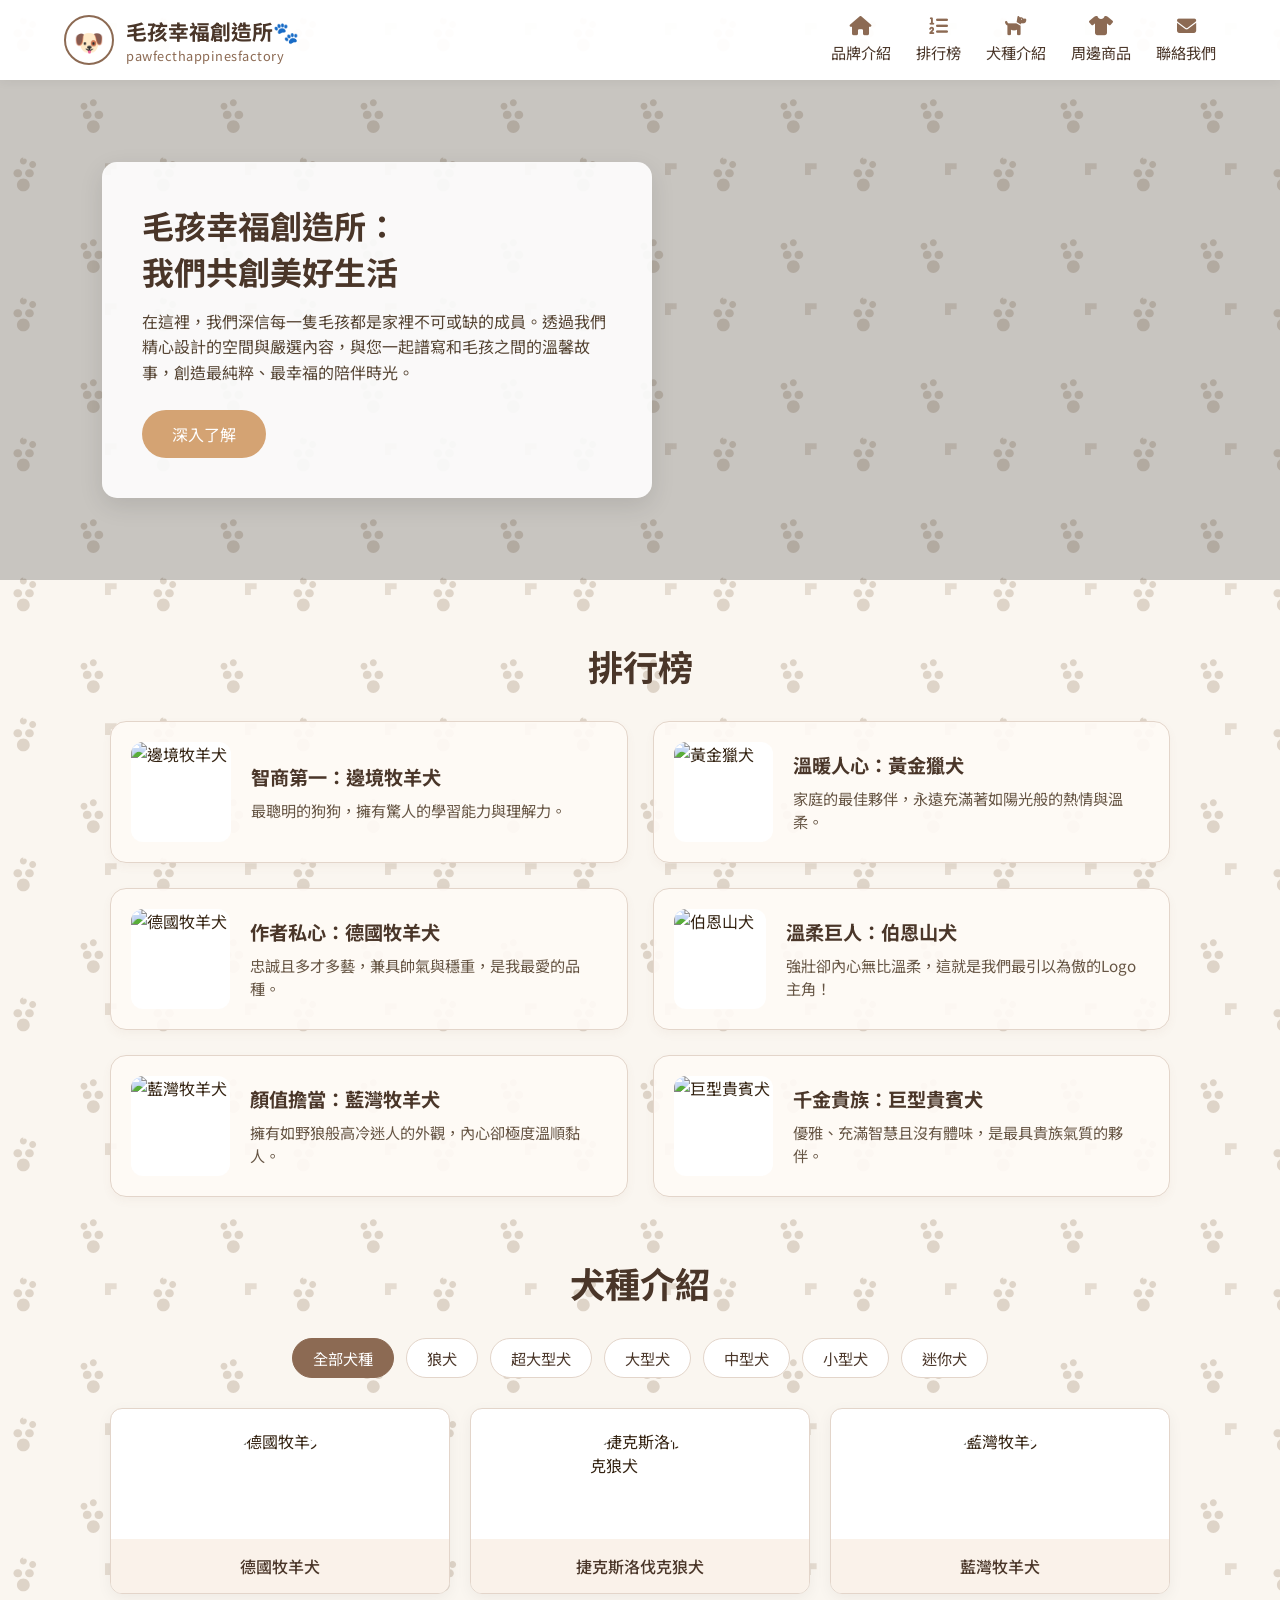
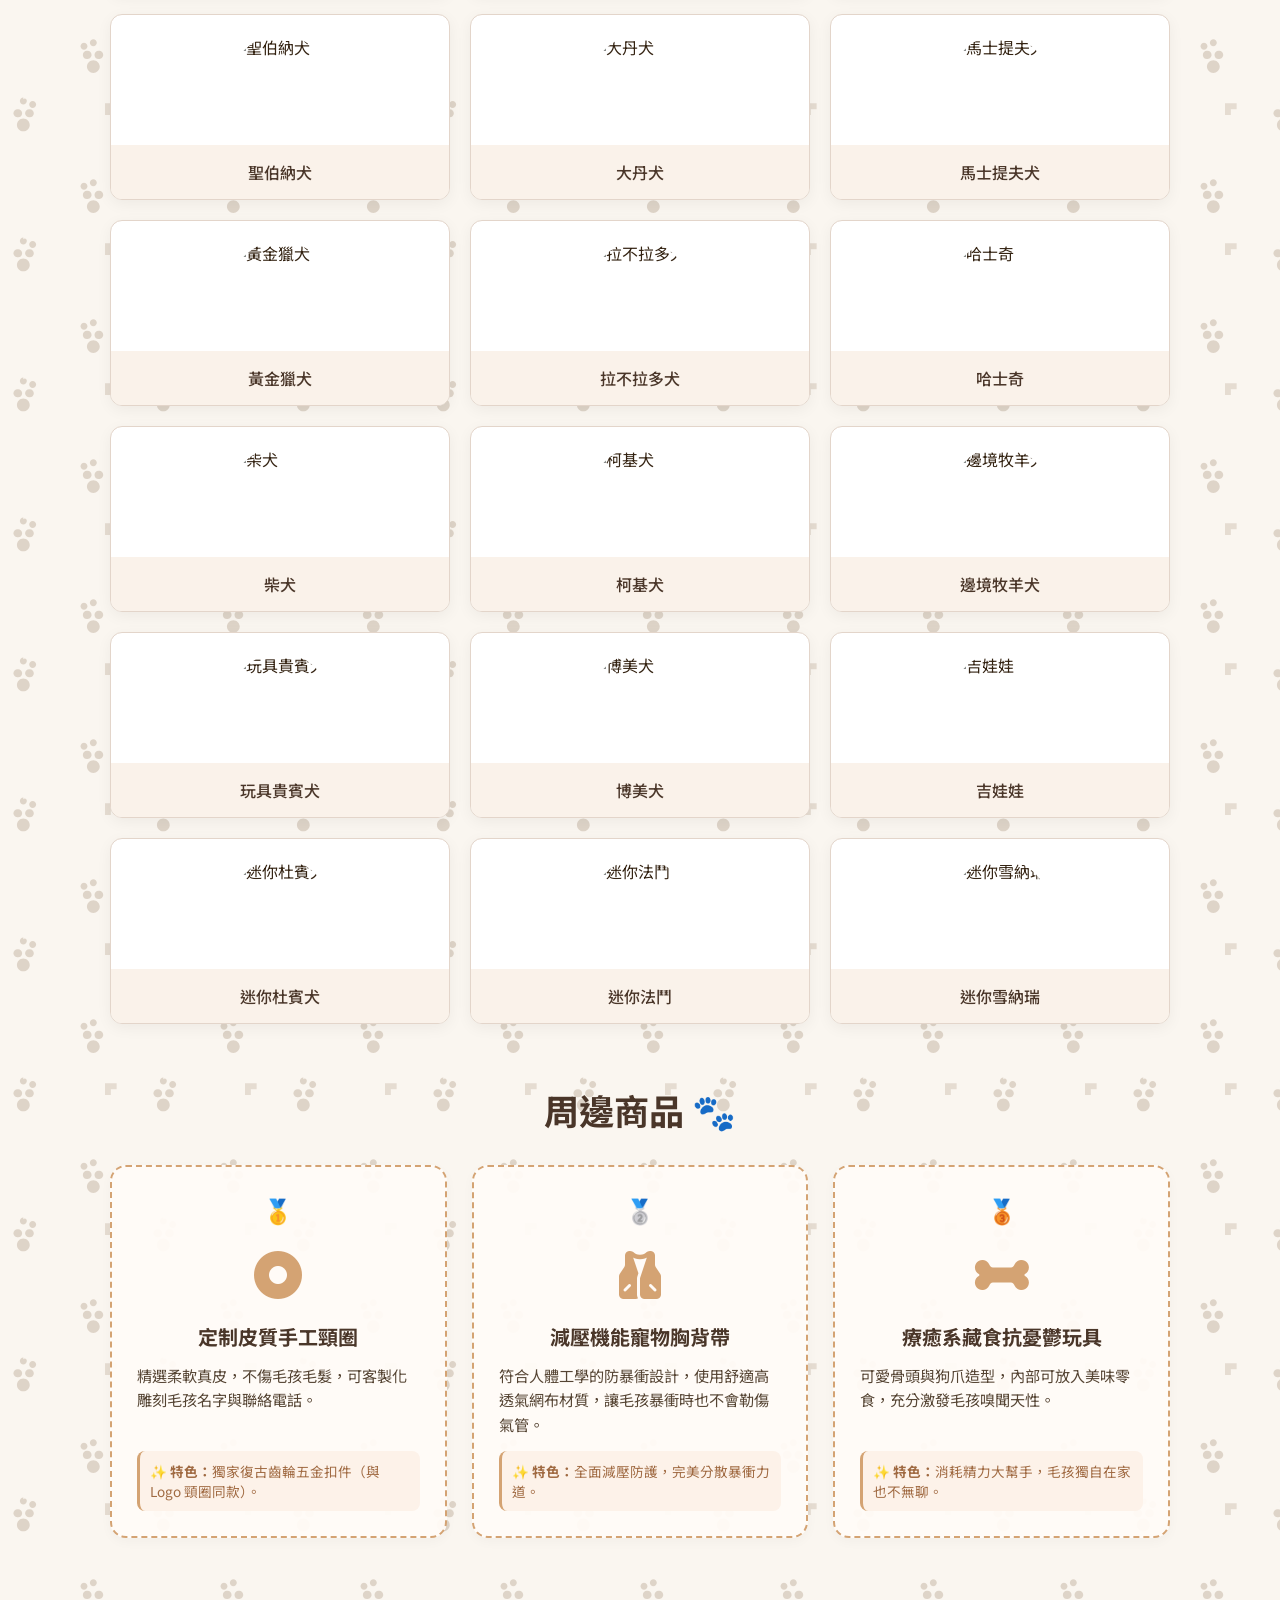
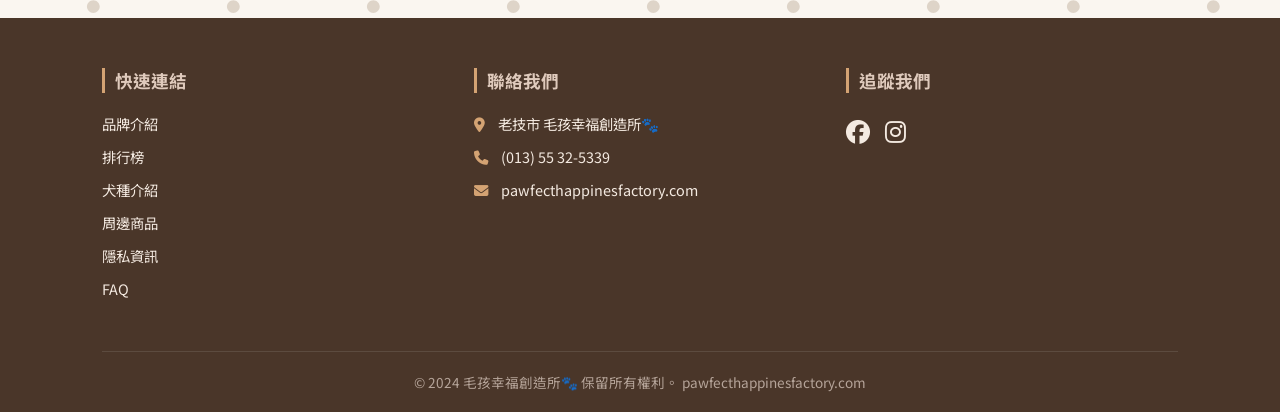
==== index.html @ d187c6cc "init" ====
<!DOCTYPE html>
<html lang="zh-TW">
<head>
    <meta charset="UTF-8">
    <meta name="viewport" content="width=device-width, initial-scale=1.0">
    <title>毛孩幸福創造所🐾 - pawfecthappinesfactory</title>
    <link href="https://fonts.googleapis.com/css2?family=Noto+Sans+TC:wght@400;500;700&display=swap" rel="stylesheet">
    <link rel="stylesheet" href="https://cdnjs.cloudflare.com/ajax/libs/font-awesome/6.4.0/css/all.min.css">
    
    <style>
        /* --- 核心與全域樣式 --- */
        :root {
            --primary-dark: #4a3629;
            --primary-light: #8c6a53;
            --bg-cream: #faf6f0;
            --card-bg: #fffbf7;
            --card-border: #e3d5ca;
            --text-main: #332211;
        }

        * {
            box-sizing: border-box;
            margin: 0;
            padding: 0;
            font-family: 'Noto Sans TC', sans-serif;
        }

        body {
            color: var(--text-main);
            /* 優化：調深狗爪與骨頭的顏色與透明度，讓背景圖案更加明顯 */
            background-color: var(--bg-cream);
            background-image: url("data:image/svg+xml,%3Csvg xmlns='http://www.w3.org/2000/svg' width='140' height='140' viewBox='0 0 120 120'%3E%3Cpath d='M20 15c-1.5 0-3 1.5-3 3s1.5 3 3 3 3-1.5 3-3-1.5-3-3-1.5zm8 3c-1.5 0-3 1.5-3 3s1.5 3 3 3 3-1.5 3-3-1.5-3-3-3zm-13 7c-2 0-3.5 1.5-3.5 3.5S13.5 32 15.5 32s3.5-1.5 3.5-3.5-1.5-3.5-3.5-3.5zm10 0c-2 0-3.5 1.5-3.5 3.5S23.5 32 25.5 32s3.5-1.5 3.5-3.5-1.5-3.5-3.5-3.5zm-5 8c-3 0-5.5 2.5-5.5 5.5s2.5 5.5 5.5 5.5 5.5-2.5 5.5-5.5-2.5-5.5-5.5-5.5z' fill='%23d0c2b2' fill-opacity='0.65'/%3E%3Cpath d='M80 85c1.5 0 3 1.5 3 3s-1.5 3-3 3-3-1.5-3-3 1.5-3 3-3zm-8 3c1.5 0 3 1.5 3 3s-1.5 3-3 3-3-1.5-3-3 1.5-3 3-3zm13 7c2 0 3.5 1.5 3.5 3.5S86.5 102 84.5 102s-3.5-1.5-3.5-3.5 1.5-3.5 3.5-3.5zm-10 0c2 0 3.5 1.5 3.5 3.5S76.5 102 74.5 102s-3.5-1.5-3.5-3.5 1.5-3.5 3.5-3.5zm5 8c3 0 5.5 2.5 5.5 5.5s-2.5 5.5-5.5 5.5-5.5-2.5-5.5-5.5 2.5-5.5 5.5-5.5z' fill='%23d0c2b2' fill-opacity='0.65'/%3E%3Cpath d='M90 20h10v5H90zm0 5h5v5h-5z' fill='%23d0c2b2' fill-opacity='0.5'/%3E%3C/svg%3E");
            background-repeat: repeat;
        }

        a {
            text-decoration: none;
            color: inherit;
        }

        /* --- 1. Navbar 導覽列 --- */
        .navbar {
            background-color: rgba(255, 255, 255, 0.95);
            display: flex;
            justify-content: space-between;
            align-items: center;
            padding: 15px 5%;
            position: fixed;
            top: 0;
            width: 100%;
            z-index: 1000;
            box-shadow: 0 2px 10px rgba(0,0,0,0.05);
        }

        .logo-area {
            display: flex;
            align-items: center;
            gap: 12px;
        }

        .logo-img {
            width: 50px;
            height: 50px;
            border-radius: 50%;
            border: 2px solid var(--primary-light);
            background: #fff;
            display: flex;
            align-items: center;
            justify-content: center;
            font-size: 24px;
            color: var(--primary-dark);
        }

        .logo-text h1 {
            font-size: 1.3rem;
            color: var(--primary-dark);
            font-weight: 700;
        }

        .logo-text p {
            font-size: 0.8rem;
            color: var(--primary-light);
            letter-spacing: 0.5px;
        }

        .nav-menu {
            display: flex;
            list-style: none;
            gap: 25px;
        }

        .nav-item {
            display: flex;
            flex-direction: column;
            align-items: center;
            font-size: 0.95rem;
            color: var(--primary-dark);
            cursor: pointer;
            transition: color 0.3s;
        }

        .nav-item i {
            font-size: 1.2rem;
            margin-bottom: 4px;
            color: var(--primary-light);
        }

        .nav-item:hover {
            color: #b58263;
        }

        /* --- 2. 品牌介紹 (Hero Banner) --- */
        .hero-section {
            margin-top: 80px;
            height: 500px;
            background: linear-gradient(rgba(0,0,0,0.2), rgba(0,0,0,0.2)), url('https://images.unsplash.com/photo-1548199973-03cce0bbc87b?auto=format&fit=crop&q=80&w=1600') center/cover;
            display: flex;
            align-items: center;
            padding-left: 8%;
        }

        .hero-content {
            background: rgba(255, 255, 255, 0.9);
            padding: 40px;
            border-radius: 15px;
            max-width: 550px;
            box-shadow: 0 8px 24px rgba(0,0,0,0.1);
        }

        .hero-content h2 {
            font-size: 2rem;
            color: var(--primary-dark);
            margin-bottom: 15px;
        }

        .hero-content p {
            font-size: 1rem;
            line-height: 1.6;
            margin-bottom: 25px;
            color: #554433;
        }

        .btn-learn-more {
            background-color: #d4a373;
            color: white;
            padding: 12px 30px;
            border: none;
            border-radius: 25px;
            font-size: 1rem;
            cursor: pointer;
            transition: background 0.3s;
        }

        .btn-learn-more:hover {
            background-color: var(--primary-light);
        }

        /* --- 通用區塊標題 --- */
        .section-title {
            text-align: center;
            font-size: 2.2rem;
            color: var(--primary-dark);
            margin: 60px 0 30px;
            position: relative;
            font-weight: 700;
        }

        /* --- 3. 排行榜區塊 --- */
        .rank-container {
            display: grid;
            grid-template-columns: repeat(2, 1fr);
            gap: 25px;
            max-width: 1100px;
            margin: 0 auto 60px;
            padding: 0 20px;
        }

        .rank-card {
            background: rgba(255, 251, 247, 0.9);
            border: 1.5px solid var(--card-border);
            border-radius: 16px;
            padding: 20px;
            display: flex;
            align-items: center;
            gap: 20px;
            box-shadow: 0 4px 10px rgba(140, 106, 83, 0.05);
        }

        .rank-img {
            width: 100px;
            height: 100px;
            border-radius: 12px;
            object-fit: cover;
            background-color: #fff;
        }

        .rank-info h3 {
            font-size: 1.2rem;
            color: var(--primary-dark);
            margin-bottom: 8px;
        }

        .rank-info p {
            font-size: 0.95rem;
            color: #665544;
            line-height: 1.5;
        }

        /* --- 4. 犬種介紹區塊 --- */
        .breed-section {
            max-width: 1100px;
            margin: 0 auto 60px;
            padding: 0 20px;
        }

        .breed-tabs {
            display: flex;
            justify-content: center;
            flex-wrap: wrap;
            gap: 12px;
            margin-bottom: 30px;
        }

        .tab-btn {
            background: #fff;
            border: 1.5px solid var(--card-border);
            padding: 8px 20px;
            border-radius: 20px;
            cursor: pointer;
            font-size: 0.95rem;
            color: var(--primary-dark);
            transition: all 0.3s;
        }

        .tab-btn.active, .tab-btn:hover {
            background: var(--primary-light);
            color: #fff;
            border-color: var(--primary-light);
        }

        .breed-grid {
            display: grid;
            grid-template-columns: repeat(3, 1fr);
            gap: 20px;
        }

        .breed-card {
            background: white;
            border-radius: 12px;
            overflow: hidden;
            box-shadow: 0 4px 15px rgba(0,0,0,0.05);
            cursor: pointer;
            transition: transform 0.3s;
            border: 1px solid var(--card-border);
        }

        .breed-card:hover {
            transform: translateY(-5px);
        }

        .breed-img {
            width: 100px;
            height: 100px;
            border-radius: 50%;
            margin: 20px auto 10px;
            display: block;
            object-fit: cover;
        }

        .breed-name {
            text-align: center;
            padding: 15px;
            font-weight: 500;
            color: var(--primary-dark);
            background-color: #faf2ea;
        }

        /* --- 5. 周邊商品區塊（全面翻新升級） --- */
        .shop-section {
            max-width: 1100px;
            margin: 0 auto 80px;
            padding: 0 20px;
        }

        .shop-grid {
            display: grid;
            grid-template-columns: repeat(3, 1fr);
            gap: 25px;
        }

        .shop-card {
            background: rgba(255, 251, 247, 0.95);
            border: 2px dashed #d4a373;
            border-radius: 16px;
            padding: 25px;
            text-align: center;
            box-shadow: 0 4px 12px rgba(0,0,0,0.03);
            display: flex;
            flex-direction: column;
            justify-content: space-between;
        }

        .shop-badge {
            font-size: 1.5rem;
            margin-bottom: 10px;
        }

        .shop-icon {
            font-size: 3rem;
            color: #d4a373;
            margin-bottom: 15px;
        }

        .shop-card h3 {
            font-size: 1.25rem;
            color: var(--primary-dark);
            margin-bottom: 12px;
            font-weight: 700;
        }

        .shop-desc {
            color: #554433;
            font-size: 0.95rem;
            line-height: 1.6;
            margin-bottom: 15px;
            text-align: left;
        }

        .shop-feature {
            background: #fdf2e9;
            border-radius: 8px;
            padding: 10px;
            font-size: 0.85rem;
            color: #a06a42;
            text-align: left;
            border-left: 3px solid #d4a373;
        }

        /* --- 6. Footer 聯絡我們與尾頁 --- */
        footer {
            background-color: var(--primary-dark);
            color: #f4eae1;
            padding: 50px 8% 20px;
        }

        .footer-container {
            display: grid;
            grid-template-columns: repeat(3, 1fr);
            gap: 40px;
            margin-bottom: 40px;
        }

        .footer-col h4 {
            font-size: 1.1rem;
            margin-bottom: 20px;
            color: #dfcabc;
            border-left: 3px solid #d4a373;
            padding-left: 10px;
        }

        .footer-col ul {
            list-style: none;
        }

        .footer-col ul li {
            margin-bottom: 12px;
            font-size: 0.9rem;
        }

        .footer-col ul li a:hover {
            color: #fff;
            text-decoration: underline;
        }

        .contact-info li i {
            margin-right: 10px;
            color: #d4a373;
        }

        .social-icons {
            display: flex;
            gap: 15px;
            font-size: 1.5rem;
        }

        .social-icons a:hover {
            color: #d4a373;
        }

        .footer-bottom {
            border-top: 1px solid rgba(255,255,255,0.1);
            padding-top: 20px;
            text-align: center;
            font-size: 0.85rem;
            color: #b5a499;
        }

        /* --- 互動彈出視窗 (Modal) 樣式 --- */
        .modal-overlay {
            position: fixed;
            top: 0;
            left: 0;
            width: 100%;
            height: 100%;
            background: rgba(0,0,0,0.5);
            display: flex;
            align-items: center;
            justify-content: center;
            z-index: 2000;
            opacity: 0;
            pointer-events: none;
            transition: opacity 0.3s ease;
        }

        .modal-overlay.active {
            opacity: 1;
            pointer-events: auto;
        }

        .modal-box {
            background: white;
            padding: 30px;
            border-radius: 16px;
            max-width: 500px;
            width: 90%;
            position: relative;
            text-align: center;
            box-shadow: 0 10px 30px rgba(0,0,0,0.2);
        }

        .modal-close {
            position: absolute;
            top: 15px;
            right: 20px;
            font-size: 1.5rem;
            cursor: pointer;
            color: #998877;
        }

        .modal-avatar {
            width: 120px;
            height: 120px;
            border-radius: 50%;
            object-fit: cover;
            margin-bottom: 15px;
            border: 3px solid var(--card-border);
        }

        .modal-box h3 {
            margin-bottom: 15px;
            color: var(--primary-dark);
        }

        .modal-box p {
            color: #554433;
            line-height: 1.6;
            text-align: left;
            background: #faf6f0;
            padding: 15px;
            border-radius: 8px;
        }

        /* RWD 響應式優化 */
        @media (max-width: 992px) {
            .breed-grid, .shop-grid {
                grid-template-columns: repeat(2, 1fr);
            }
        }
        @media (max-width: 768px) {
            .rank-container, .breed-grid, .shop-grid, .footer-container {
                grid-template-columns: 1fr;
            }
            .navbar {
                flex-direction: column;
                gap: 10px;
            }
            .hero-section {
                padding: 20px;
                justify-content: center;
            }
        }
    </style>
</head>
<body>

    <nav class="navbar">
        <div class="logo-area">
            <div class="logo-img">🐶</div>
            <div class="logo-text">
                <h1>毛孩幸福創造所🐾</h1>
                <p>pawfecthappinesfactory</p>
            </div>
        </div>
        <ul class="nav-menu">
            <li class="nav-item"><i class="fa-solid fa-house"></i>品牌介紹</li>
            <li class="nav-item"><i class="fa-solid fa-list-ol"></i>排行榜</li>
            <li class="nav-item"><i class="fa-solid fa-dog"></i>犬種介紹</li>
            <li class="nav-item"><i class="fa-solid fa-shirt"></i>周邊商品</li>
            <li class="nav-item"><i class="fa-solid fa-envelope"></i>聯絡我們</li>
        </ul>
    </nav>

    <header class="hero-section">
        <div class="hero-content">
            <h2>毛孩幸福創造所：<br>我們共創美好生活</h2>
            <p>在這裡，我們深信每一隻毛孩都是家裡不可或缺的成員。透過我們精心設計的空間與嚴選內容，與您一起譜寫和毛孩之間的溫馨故事，創造最純粹、最幸福的陪伴時光。</p>
            <button class="btn-learn-more">深入了解</button>
        </div>
    </header>

    <section class="section-title">排行榜</section>
    <div class="rank-container">
        <div class="rank-card">
            <img class="rank-img" src="https://images.unsplash.com/photo-1503256207526-0d5d80fa2f47?auto=format&fit=crop&q=80&w=200" alt="邊境牧羊犬">
            <div class="rank-info">
                <h3>智商第一：邊境牧羊犬</h3>
                <p>最聰明的狗狗，擁有驚人的學習能力與理解力。</p>
            </div>
        </div>
        <div class="rank-card">
            <img class="rank-img" src="https://images.unsplash.com/photo-1589941013453-ec89f33b5e95?auto=format&fit=crop&q=80&w=200" alt="黃金獵犬">
            <div class="rank-info">
                <h3>溫暖人心：黃金獵犬</h3>
                <p>家庭的最佳夥伴，永遠充滿著如陽光般的熱情與溫柔。</p>
            </div>
        </div>
        <div class="rank-card">
            <img class="rank-img" src="https://images.unsplash.com/photo-1552053831-71594a27632d?auto=format&fit=crop&q=80&w=200" alt="德國牧羊犬">
            <div class="rank-info">
                <h3>作者私心：德國牧羊犬</h3>
                <p>忠誠且多才多藝，兼具帥氣與穩重，是我最愛的品種。</p>
            </div>
        </div>
        <div class="rank-card">
            <img class="rank-img" src="https://images.unsplash.com/photo-1583511655857-d19b40a7a54e?auto=format&fit=crop&q=80&w=200" alt="伯恩山犬">
            <div class="rank-info">
                <h3>溫柔巨人：伯恩山犬</h3>
                <p>強壯卻內心無比溫柔，這就是我們最引以為傲的Logo主角！</p>
            </div>
        </div>
        <div class="rank-card">
            <img class="rank-img" src="https://images.unsplash.com/photo-1601758228041-f3b2795255f1?auto=format&fit=crop&q=80&w=200" alt="藍灣牧羊犬">
            <div class="rank-info">
                <h3>顏值擔當：藍灣牧羊犬</h3>
                <p>擁有如野狼般高冷迷人的外觀，內心卻極度溫順黏人。</p>
            </div>
        </div>
        <div class="rank-card">
            <img class="rank-img" src="https://images.unsplash.com/photo-1596492784531-6e6eb5ea9993?auto=format&fit=crop&q=80&w=200" alt="巨型貴賓犬">
            <div class="rank-info">
                <h3>千金貴族：巨型貴賓犬</h3>
                <p>優雅、充滿智慧且沒有體味，是最具貴族氣質的夥伴。</p>
            </div>
        </div>
    </div>

    <section class="section-title">犬種介紹</section>
    <div class="breed-section">
        <div class="breed-tabs">
            <button class="tab-btn active" onclick="filterBreed('all')">全部犬種</button>
            <button class="tab-btn" onclick="filterBreed('wolf')">狼犬</button>
            <button class="tab-btn" onclick="filterBreed('super-large')">超大型犬</button>
            <button class="tab-btn" onclick="filterBreed('large')">大型犬</button>
            <button class="tab-btn" onclick="filterBreed('medium')">中型犬</button>
            <button class="tab-btn" onclick="filterBreed('small')">小型犬</button>
            <button class="tab-btn" onclick="filterBreed('mini')">迷你犬</button>
        </div>

        <div class="breed-grid" id="breedGrid">
            <div class="breed-card" data-type="wolf" onclick="openModal('德國牧羊犬', 'wolf', 'https://images.unsplash.com/photo-1552053831-71594a27632d?auto=format&fit=crop&q=80&w=200')">
                <img class="breed-img" src="https://images.unsplash.com/photo-1552053831-71594a27632d?auto=format&fit=crop&q=80&w=200" alt="德國牧羊犬">
                <div class="breed-name">德國牧羊犬</div>
            </div>
            <div class="breed-card" data-type="wolf" onclick="openModal('捷克斯洛伐克狼犬', 'wolf', 'https://images.unsplash.com/photo-1591946614720-90a587da4a36?auto=format&fit=crop&q=80&w=200')">
                <img class="breed-img" src="https://images.unsplash.com/photo-1591946614720-90a587da4a36?auto=format&fit=crop&q=80&w=200" alt="捷克斯洛伐克狼犬">
                <div class="breed-name">捷克斯洛伐克狼犬</div>
            </div>
            <div class="breed-card" data-type="wolf" onclick="openModal('藍灣牧羊犬', 'wolf', 'https://images.unsplash.com/photo-1601758228041-f3b2795255f1?auto=format&fit=crop&q=80&w=200')">
                <img class="breed-img" src="https://images.unsplash.com/photo-1601758228041-f3b2795255f1?auto=format&fit=crop&q=80&w=200" alt="藍灣牧羊犬">
                <div class="breed-name">藍灣牧羊犬</div>
            </div>

            <div class="breed-card" data-type="super-large" onclick="openModal('聖伯納犬', 'super-large', 'https://images.unsplash.com/photo-1587559070757-f72a388edbba?auto=format&fit=crop&q=80&w=200')">
                <img class="breed-img" src="https://images.unsplash.com/photo-1587559070777-f72a388edbba?auto=format&fit=crop&q=80&w=200" alt="聖伯納犬">
                <div class="breed-name">聖伯納犬</div>
            </div>
            <div class="breed-card" data-type="super-large" onclick="openModal('大丹犬', 'super-large', 'https://images.unsplash.com/photo-1534361960057-19889db9621e?auto=format&fit=crop&q=80&w=200')">
                <img class="breed-img" src="https://images.unsplash.com/photo-1534361960057-19889db9621e?auto=format&fit=crop&q=80&w=200" alt="大丹犬">
                <div class="breed-name">大丹犬</div>
            </div>
            <div class="breed-card" data-type="super-large" onclick="openModal('馬士提夫犬', 'super-large', 'https://images.unsplash.com/photo-1597633425046-08f5110420b5?auto=format&fit=crop&q=80&w=200')">
                <img class="breed-img" src="https://images.unsplash.com/photo-1597633425046-08f5110420b5?auto=format&fit=crop&q=80&w=200" alt="馬士提夫犬">
                <div class="breed-name">馬士提夫犬</div>
            </div>

            <div class="breed-card" data-type="large" onclick="openModal('黃金獵犬', 'large', 'https://images.unsplash.com/photo-1589941013453-ec89f33b5e95?auto=format&fit=crop&q=80&w=200')">
                <img class="breed-img" src="https://images.unsplash.com/photo-1589941013453-ec89f33b5e95?auto=format&fit=crop&q=80&w=200" alt="黃金獵犬">
                <div class="breed-name">黃金獵犬</div>
            </div>
            <div class="breed-card" data-type="large" onclick="openModal('拉不拉多犬', 'large', 'https://images.unsplash.com/photo-1558788353-f76d92427f16?auto=format&fit=crop&q=80&w=200')">
                <img class="breed-img" src="https://images.unsplash.com/photo-1558788353-f76d92427f16?auto=format&fit=crop&q=80&w=200" alt="拉不拉多犬">
                <div class="breed-name">拉不拉多犬</div>
            </div>
            <div class="breed-card" data-type="large" onclick="openModal('哈士奇', 'large', 'https://images.unsplash.com/photo-1531804055935-76f44d7c3621?auto=format&fit=crop&q=80&w=200')">
                <img class="breed-img" src="https://images.unsplash.com/photo-1531804055935-76f44d7c3621?auto=format&fit=crop&q=80&w=200" alt="哈士奇">
                <div class="breed-name">哈士奇</div>
            </div>

            <div class="breed-card" data-type="medium" onclick="openModal('柴犬', 'medium', 'https://images.unsplash.com/photo-1583337130417-3346a1be7dee?auto=format&fit=crop&q=80&w=200')">
                <img class="breed-img" src="https://images.unsplash.com/photo-1583337130417-3346a1be7dee?auto=format&fit=crop&q=80&w=200" alt="柴犬">
                <div class="breed-name">柴犬</div>
            </div>
            <div class="breed-card" data-type="medium" onclick="openModal('柯基犬', 'medium', 'https://images.unsplash.com/photo-1612536057832-2ff7eed58194?auto=format&fit=crop&q=80&w=200')">
                <img class="breed-img" src="https://images.unsplash.com/photo-1612536057832-2ff7eed58194?auto=format&fit=crop&q=80&w=200" alt="柯基犬">
                <div class="breed-name">柯基犬</div>
            </div>
            <div class="breed-card" data-type="medium" onclick="openModal('邊境牧羊犬', 'medium', 'https://images.unsplash.com/photo-1503256207526-0d5d80fa2f47?auto=format&fit=crop&q=80&w=200')">
                <img class="breed-img" src="https://images.unsplash.com/photo-1503256207526-0d5d80fa2f47?auto=format&fit=crop&q=80&w=200" alt="邊境牧羊犬">
                <div class="breed-name">邊境牧羊犬</div>
            </div>

            <div class="breed-card" data-type="small" onclick="openModal('玩具貴賓犬', 'small', 'https://images.unsplash.com/photo-1543466835-00a7907e9de1?auto=format&fit=crop&q=80&w=200')">
                <img class="breed-img" src="https://images.unsplash.com/photo-1543466835-00a7907e9de1?auto=format&fit=crop&q=80&w=200" alt="玩具貴賓犬">
                <div class="breed-name">玩具貴賓犬</div>
            </div>
            <div class="breed-card" data-type="small" onclick="openModal('博美犬', 'small', 'https://images.unsplash.com/photo-1587300003388-59208cc962cb?auto=format&fit=crop&q=80&w=200')">
                <img class="breed-img" src="https://images.unsplash.com/photo-1587300003388-59208cc962cb?auto=format&fit=crop&q=80&w=200" alt="博美犬">
                <div class="breed-name">博美犬</div>
            </div>
            <div class="breed-card" data-type="small" onclick="openModal('吉娃娃', 'small', 'https://images.unsplash.com/photo-1514984879728-be0aff75a6e8?auto=format&fit=crop&q=80&w=200')">
                <img class="breed-img" src="https://images.unsplash.com/photo-1514984879728-be0aff75a6e8?auto=format&fit=crop&q=80&w=200" alt="吉娃娃">
                <div class="breed-name">吉娃娃</div>
            </div>

            <div class="breed-card" data-type="mini" onclick="openModal('迷你杜賓犬', 'mini', 'https://images.unsplash.com/photo-1518020382113-a7e8fc38eac9?auto=format&fit=crop&q=80&w=200')">
                <img class="breed-img" src="https://images.unsplash.com/photo-1518020382113-a7e8fc38eac9?auto=format&fit=crop&q=80&w=200" alt="迷你杜賓犬">
                <div class="breed-name">迷你杜賓犬</div>
            </div>
            <div class="breed-card" data-type="mini" onclick="openModal('迷你法鬥', 'mini', 'https://images.unsplash.com/photo-1583511655826-05700d52f4d9?auto=format&fit=crop&q=80&w=200')">
                <img class="breed-img" src="https://images.unsplash.com/photo-1583511655826-05700d52f4d9?auto=format&fit=crop&q=80&w=200" alt="迷你法鬥">
                <div class="breed-name">迷你法鬥</div>
            </div>
            <div class="breed-card" data-type="mini" onclick="openModal('迷你雪納瑞', 'mini', 'https://images.unsplash.com/photo-1553736026-ff14d158d222?auto=format&fit=crop&q=80&w=200')">
                <img class="breed-img" src="https://images.unsplash.com/photo-1553736026-ff14d158d222?auto=format&fit=crop&q=80&w=200" alt="迷你雪納瑞">
                <div class="breed-name">迷你雪納瑞</div>
            </div>
        </div>
    </div>

    <section class="section-title">周邊商品 🐾</section>
    <div class="shop-section">
        <div class="shop-grid">
            <div class="shop-card">
                <div>
                    <div class="shop-badge">🥇</div>
                    <div class="shop-icon"><i class="fa-solid fa-circle-dot"></i></div>
                    <h3>定制皮質手工頸圈</h3>
                    <p class="shop-desc">精選柔軟真皮，不傷毛孩毛髮，可客製化雕刻毛孩名字與聯絡電話。</p>
                </div>
                <div class="shop-feature">
                    <strong>✨ 特色：</strong>獨家復古齒輪五金扣件（與 Logo 頸圈同款）。
                </div>
            </div>

            <div class="shop-card">
                <div>
                    <div class="shop-badge">🥈</div>
                    <div class="shop-icon"><i class="fa-solid fa-vest"></i></div>
                    <h3>減壓機能寵物胸背帶</h3>
                    <p class="shop-desc">符合人體工學的防暴衝設計，使用舒適高透氣網布材質，讓毛孩暴衝時也不會勒傷氣管。</p>
                </div>
                <div class="shop-feature">
                    <strong>✨ 特色：</strong>全面減壓防護，完美分散暴衝力道。
                </div>
            </div>

            <div class="shop-card">
                <div>
                    <div class="shop-badge">🥉</div>
                    <div class="shop-icon"><i class="fa-solid fa-bone"></i></div>
                    <h3>療癒系藏食抗憂鬱玩具</h3>
                    <p class="shop-desc">可愛骨頭與狗爪造型，內部可放入美味零食，充分激發毛孩嗅聞天性。</p>
                </div>
                <div class="shop-feature">
                    <strong>✨ 特色：</strong>消耗精力大幫手，毛孩獨自在家也不無聊。
                </div>
            </div>
        </div>
    </div>

    <footer>
        <div class="footer-container">
            <div class="footer-col">
                <h4>快速連結</h4>
                <ul>
                    <li><a href="#">品牌介紹</a></li>
                    <li><a href="#">排行榜</a></li>
                    <li><a href="#">犬種介紹</a></li>
                    <li><a href="#">周邊商品</a></li>
                    <li><a href="#">隱私資訊</a></li>
                    <li><a href="#">FAQ</a></li>
                </ul>
            </div>
            <div class="footer-col">
                <h4>聯絡我們</h4>
                <ul class="contact-info">
                    <li><i class="fa-solid fa-location-dot"></i> 老技市 毛孩幸福創造所🐾</li>
                    <li><i class="fa-solid fa-phone"></i> (013) 55 32-5339</li>
                    <li><i class="fa-solid fa-envelope"></i> pawfecthappinesfactory.com</li>
                </ul>
            </div>
            <div class="footer-col">
                <h4>追蹤我們</h4>
                <div class="social-icons">
                    <a href="#"><i class="fa-brands fa-facebook"></i></a>
                    <a href="#"><i class="fa-brands fa-instagram"></i></a>
                </div>
            </div>
        </div>
        <div class="footer-bottom">
            <p>© 2024 毛孩幸福創造所🐾 保留所有權利。 pawfecthappinesfactory.com</p>
        </div>
    </footer>

    <div class="modal-overlay" id="modalOverlay" onclick="closeModal()">
        <div class="modal-box" onclick="event.stopPropagation()">
            <span class="modal-close" onclick="closeModal()">&times;</span>
            <img id="modalImg" class="modal-avatar" src="" alt="">
            <h3 id="modalTitle">犬種名稱</h3>
            <p id="modalBody">這裡會帶入該犬種的詳細個性、飼養指南和環境需求等專屬資訊...</p>
        </div>
    </div>

    <script>
        function filterBreed(type) {
            const buttons = document.querySelectorAll('.tab-btn');
            buttons.forEach(btn => btn.classList.remove('active'));
            event.target.classList.add('active');

            const cards = document.querySelectorAll('.breed-card');
            cards.forEach(card => {
                if (type === 'all' || card.getAttribute('data-type') === type) {
                    card.style.display = 'block';
                } else {
                    card.style.display = 'none';
                }
            });
        }

        function openModal(name, type, imgUrl) {
            document.getElementById('modalTitle').innerText = name;
            document.getElementById('modalImg').src = imgUrl;
            
            const descriptions = {
                'wolf': `【${name}】屬於精力充沛且極度忠誠的犬種。外觀具有獨特的野性美，需要大量的運動與耐心的正向減敏訓練，非常適合喜歡戶外運動的飼主。`,
                'super-large': `【${name}】屬於溫和的巨型犬。雖然體型龐大，但內心十分細膩友善，日常需要足夠的居家生活空間以及細心的關節保健維護。`,
                'large': `【${name}】是高智商且社會化能力極佳的大型犬。個性開朗溫柔，通常是家庭陪伴犬的完美首選，平時需注意毛髮梳理與足夠的互動陪伴。`,
                'medium': `【${name}】體型適中，具備獨特的個性魅力與沉穩度。無論是居家環境或是外出品嚐自然都非常適應，是目前極受歡迎的都會陪伴犬。`,
                'small': `【${name}】體型精緻、情感豐富且十分親人。非常適合精緻的室內環境飼養，性格活潑，隨時都能帶給全家人滿滿的歡樂氣息。`,
                'mini': `【${name}】屬於體型最嬌小迷你的犬型。非常親近飼主且日常打理極為方便，出門時需特別注意環境安全，是居家生活的暖心小棉襖。`
            };

            document.getElementById('modalBody').innerText = descriptions[type] || '這是關於此犬種的詳細溫馨介紹...';
            document.getElementById('modalOverlay').classList.add('active');
        }

        function closeModal() {
            document.getElementById('modalOverlay').classList.remove('active');
        }
    </script>
</body>
</html>
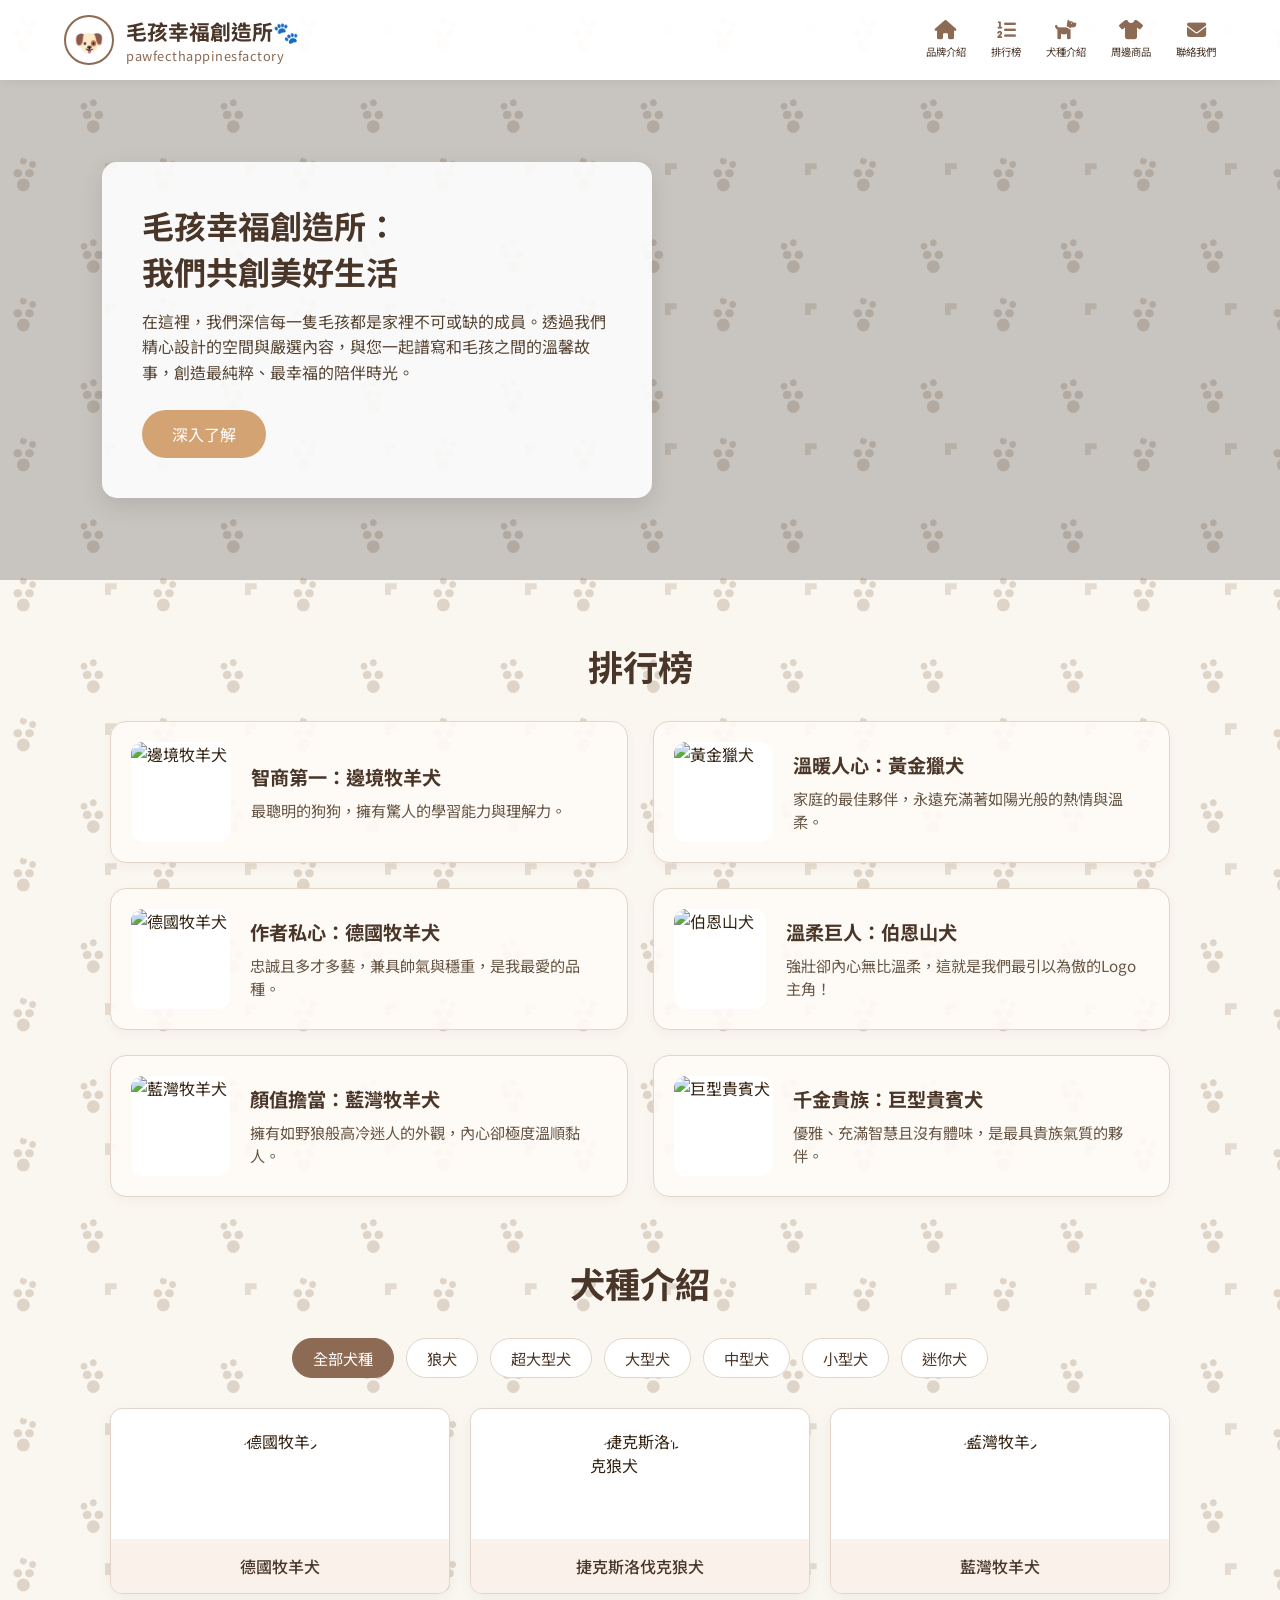
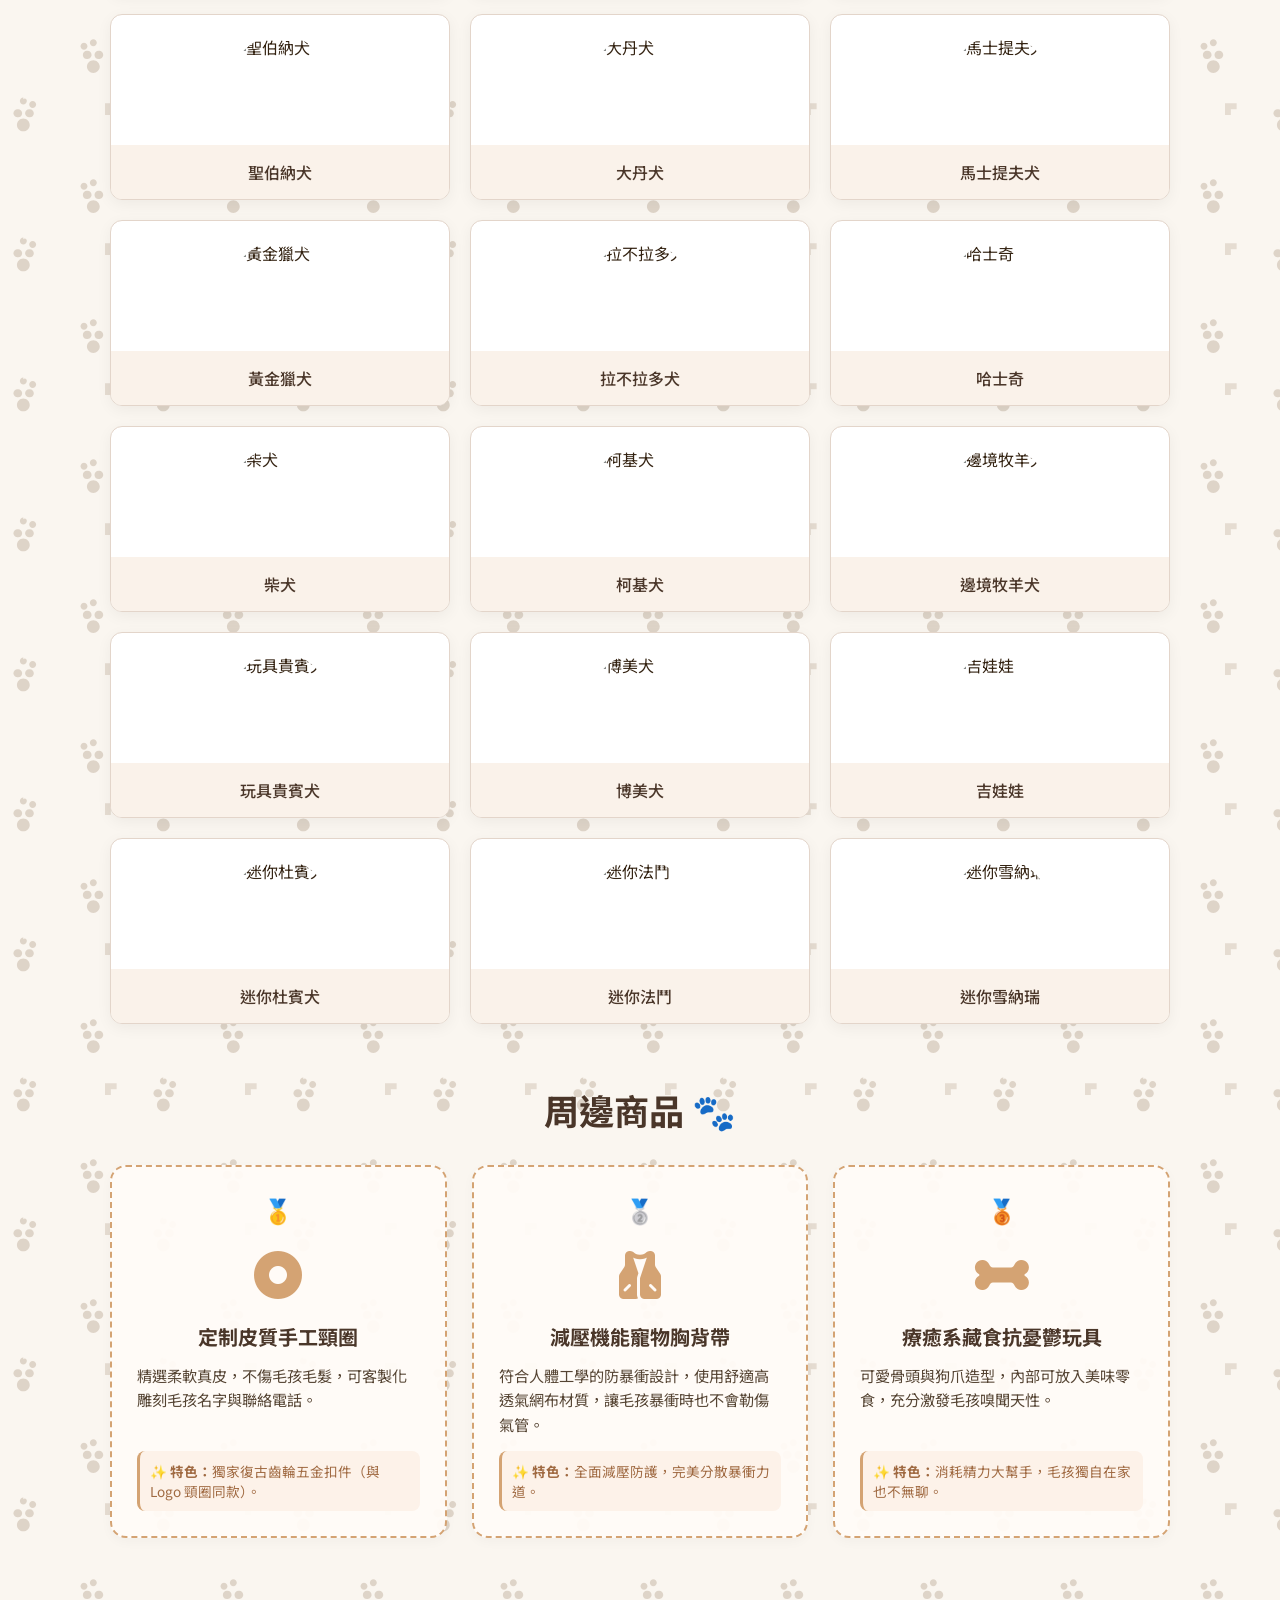
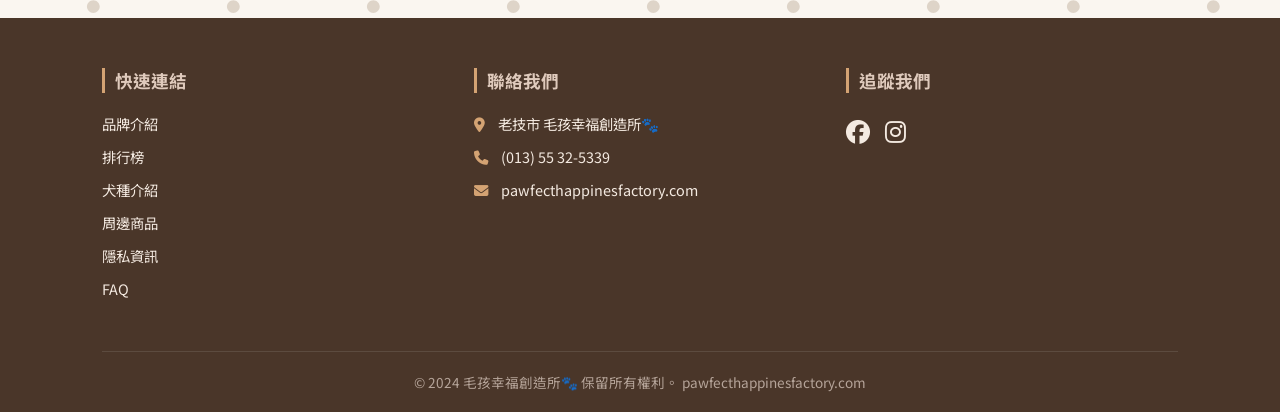
==== commit d865c4de: "fix: 修正 nav 字體大小在手機狀態下跑版 調整 font-size" ====
--- a/index.html
+++ b/index.html
@@ -93,7 +93,7 @@
             display: flex;
             flex-direction: column;
             align-items: center;
-            font-size: 0.95rem;
+            font-size: .65rem;
             color: var(--primary-dark);
             cursor: pointer;
             transition: color 0.3s;
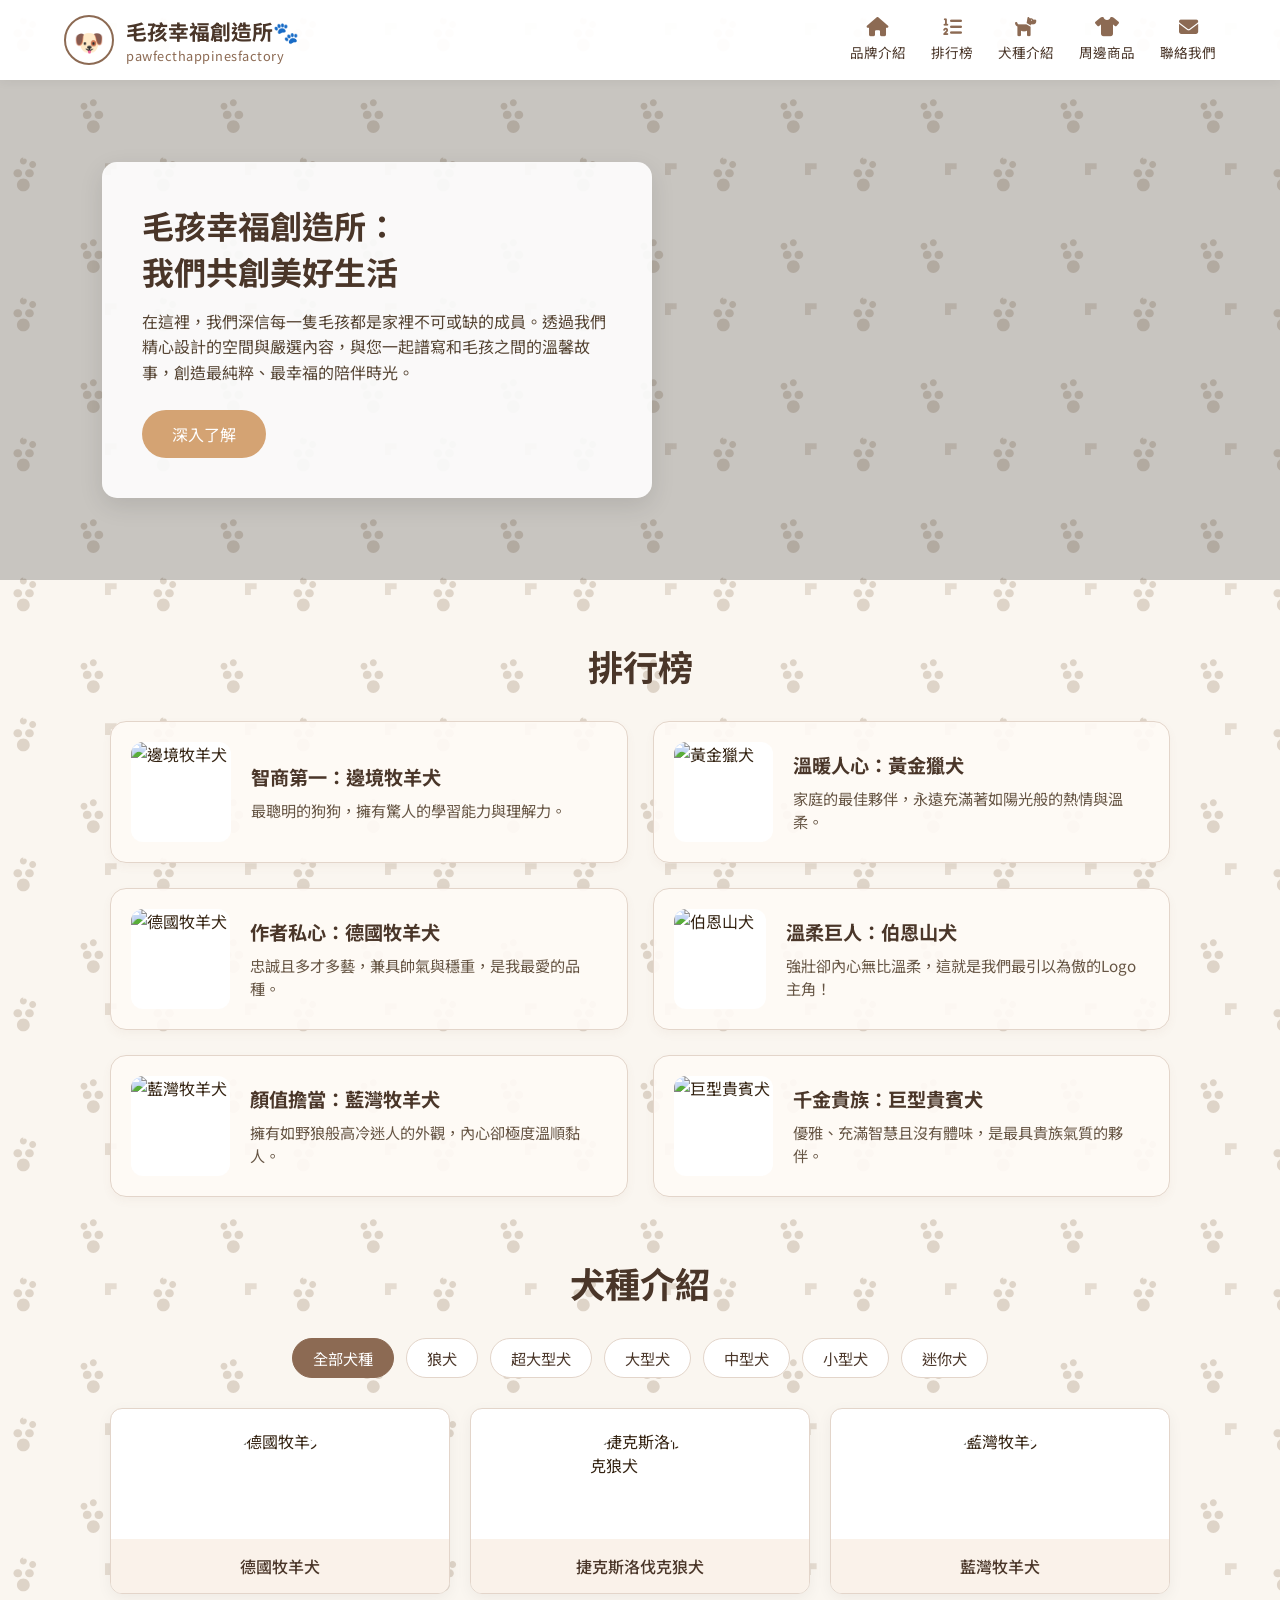
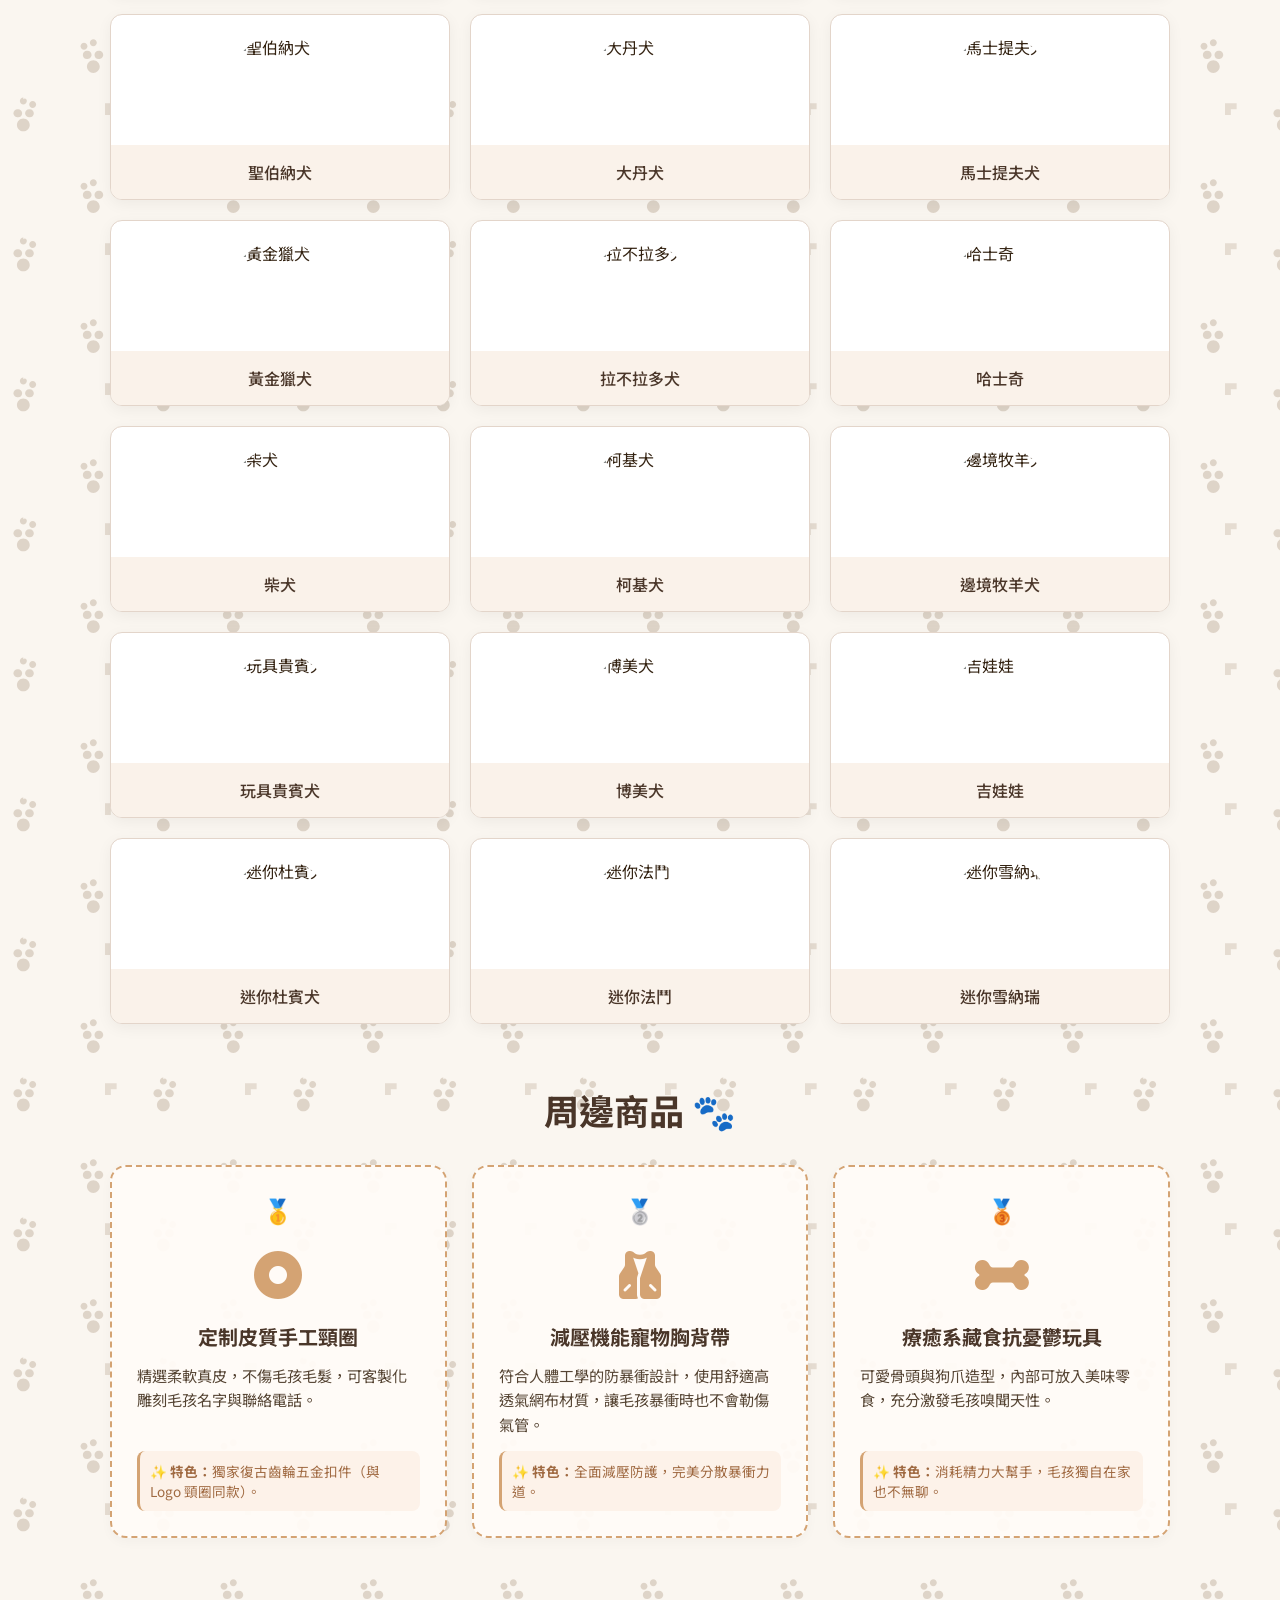
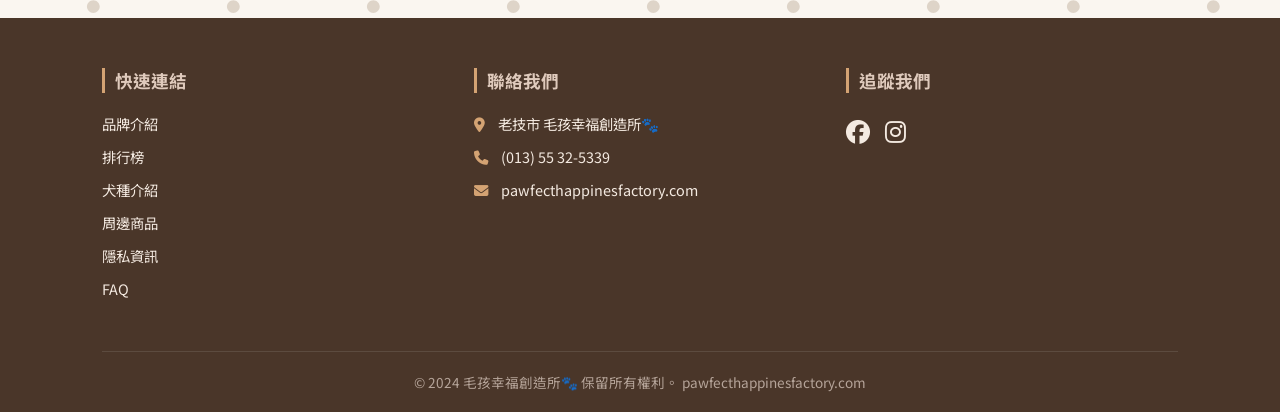
==== commit 55b5fde5: "fix: 修正 nav 字體大小在電腦狀態" ====
--- a/index.html
+++ b/index.html
@@ -6,480 +6,8 @@
     <title>毛孩幸福創造所🐾 - pawfecthappinesfactory</title>
     <link href="https://fonts.googleapis.com/css2?family=Noto+Sans+TC:wght@400;500;700&display=swap" rel="stylesheet">
     <link rel="stylesheet" href="https://cdnjs.cloudflare.com/ajax/libs/font-awesome/6.4.0/css/all.min.css">
+    <link rel="stylesheet" href="css/style.css">
     
-    <style>
-        /* --- 核心與全域樣式 --- */
-        :root {
-            --primary-dark: #4a3629;
-            --primary-light: #8c6a53;
-            --bg-cream: #faf6f0;
-            --card-bg: #fffbf7;
-            --card-border: #e3d5ca;
-            --text-main: #332211;
-        }
-
-        * {
-            box-sizing: border-box;
-            margin: 0;
-            padding: 0;
-            font-family: 'Noto Sans TC', sans-serif;
-        }
-
-        body {
-            color: var(--text-main);
-            /* 優化：調深狗爪與骨頭的顏色與透明度，讓背景圖案更加明顯 */
-            background-color: var(--bg-cream);
-            background-image: url("data:image/svg+xml,%3Csvg xmlns='http://www.w3.org/2000/svg' width='140' height='140' viewBox='0 0 120 120'%3E%3Cpath d='M20 15c-1.5 0-3 1.5-3 3s1.5 3 3 3 3-1.5 3-3-1.5-3-3-1.5zm8 3c-1.5 0-3 1.5-3 3s1.5 3 3 3 3-1.5 3-3-1.5-3-3-3zm-13 7c-2 0-3.5 1.5-3.5 3.5S13.5 32 15.5 32s3.5-1.5 3.5-3.5-1.5-3.5-3.5-3.5zm10 0c-2 0-3.5 1.5-3.5 3.5S23.5 32 25.5 32s3.5-1.5 3.5-3.5-1.5-3.5-3.5-3.5zm-5 8c-3 0-5.5 2.5-5.5 5.5s2.5 5.5 5.5 5.5 5.5-2.5 5.5-5.5-2.5-5.5-5.5-5.5z' fill='%23d0c2b2' fill-opacity='0.65'/%3E%3Cpath d='M80 85c1.5 0 3 1.5 3 3s-1.5 3-3 3-3-1.5-3-3 1.5-3 3-3zm-8 3c1.5 0 3 1.5 3 3s-1.5 3-3 3-3-1.5-3-3 1.5-3 3-3zm13 7c2 0 3.5 1.5 3.5 3.5S86.5 102 84.5 102s-3.5-1.5-3.5-3.5 1.5-3.5 3.5-3.5zm-10 0c2 0 3.5 1.5 3.5 3.5S76.5 102 74.5 102s-3.5-1.5-3.5-3.5 1.5-3.5 3.5-3.5zm5 8c3 0 5.5 2.5 5.5 5.5s-2.5 5.5-5.5 5.5-5.5-2.5-5.5-5.5 2.5-5.5 5.5-5.5z' fill='%23d0c2b2' fill-opacity='0.65'/%3E%3Cpath d='M90 20h10v5H90zm0 5h5v5h-5z' fill='%23d0c2b2' fill-opacity='0.5'/%3E%3C/svg%3E");
-            background-repeat: repeat;
-        }
-
-        a {
-            text-decoration: none;
-            color: inherit;
-        }
-
-        /* --- 1. Navbar 導覽列 --- */
-        .navbar {
-            background-color: rgba(255, 255, 255, 0.95);
-            display: flex;
-            justify-content: space-between;
-            align-items: center;
-            padding: 15px 5%;
-            position: fixed;
-            top: 0;
-            width: 100%;
-            z-index: 1000;
-            box-shadow: 0 2px 10px rgba(0,0,0,0.05);
-        }
-
-        .logo-area {
-            display: flex;
-            align-items: center;
-            gap: 12px;
-        }
-
-        .logo-img {
-            width: 50px;
-            height: 50px;
-            border-radius: 50%;
-            border: 2px solid var(--primary-light);
-            background: #fff;
-            display: flex;
-            align-items: center;
-            justify-content: center;
-            font-size: 24px;
-            color: var(--primary-dark);
-        }
-
-        .logo-text h1 {
-            font-size: 1.3rem;
-            color: var(--primary-dark);
-            font-weight: 700;
-        }
-
-        .logo-text p {
-            font-size: 0.8rem;
-            color: var(--primary-light);
-            letter-spacing: 0.5px;
-        }
-
-        .nav-menu {
-            display: flex;
-            list-style: none;
-            gap: 25px;
-        }
-
-        .nav-item {
-            display: flex;
-            flex-direction: column;
-            align-items: center;
-            font-size: .65rem;
-            color: var(--primary-dark);
-            cursor: pointer;
-            transition: color 0.3s;
-        }
-
-        .nav-item i {
-            font-size: 1.2rem;
-            margin-bottom: 4px;
-            color: var(--primary-light);
-        }
-
-        .nav-item:hover {
-            color: #b58263;
-        }
-
-        /* --- 2. 品牌介紹 (Hero Banner) --- */
-        .hero-section {
-            margin-top: 80px;
-            height: 500px;
-            background: linear-gradient(rgba(0,0,0,0.2), rgba(0,0,0,0.2)), url('https://images.unsplash.com/photo-1548199973-03cce0bbc87b?auto=format&fit=crop&q=80&w=1600') center/cover;
-            display: flex;
-            align-items: center;
-            padding-left: 8%;
-        }
-
-        .hero-content {
-            background: rgba(255, 255, 255, 0.9);
-            padding: 40px;
-            border-radius: 15px;
-            max-width: 550px;
-            box-shadow: 0 8px 24px rgba(0,0,0,0.1);
-        }
-
-        .hero-content h2 {
-            font-size: 2rem;
-            color: var(--primary-dark);
-            margin-bottom: 15px;
-        }
-
-        .hero-content p {
-            font-size: 1rem;
-            line-height: 1.6;
-            margin-bottom: 25px;
-            color: #554433;
-        }
-
-        .btn-learn-more {
-            background-color: #d4a373;
-            color: white;
-            padding: 12px 30px;
-            border: none;
-            border-radius: 25px;
-            font-size: 1rem;
-            cursor: pointer;
-            transition: background 0.3s;
-        }
-
-        .btn-learn-more:hover {
-            background-color: var(--primary-light);
-        }
-
-        /* --- 通用區塊標題 --- */
-        .section-title {
-            text-align: center;
-            font-size: 2.2rem;
-            color: var(--primary-dark);
-            margin: 60px 0 30px;
-            position: relative;
-            font-weight: 700;
-        }
-
-        /* --- 3. 排行榜區塊 --- */
-        .rank-container {
-            display: grid;
-            grid-template-columns: repeat(2, 1fr);
-            gap: 25px;
-            max-width: 1100px;
-            margin: 0 auto 60px;
-            padding: 0 20px;
-        }
-
-        .rank-card {
-            background: rgba(255, 251, 247, 0.9);
-            border: 1.5px solid var(--card-border);
-            border-radius: 16px;
-            padding: 20px;
-            display: flex;
-            align-items: center;
-            gap: 20px;
-            box-shadow: 0 4px 10px rgba(140, 106, 83, 0.05);
-        }
-
-        .rank-img {
-            width: 100px;
-            height: 100px;
-            border-radius: 12px;
-            object-fit: cover;
-            background-color: #fff;
-        }
-
-        .rank-info h3 {
-            font-size: 1.2rem;
-            color: var(--primary-dark);
-            margin-bottom: 8px;
-        }
-
-        .rank-info p {
-            font-size: 0.95rem;
-            color: #665544;
-            line-height: 1.5;
-        }
-
-        /* --- 4. 犬種介紹區塊 --- */
-        .breed-section {
-            max-width: 1100px;
-            margin: 0 auto 60px;
-            padding: 0 20px;
-        }
-
-        .breed-tabs {
-            display: flex;
-            justify-content: center;
-            flex-wrap: wrap;
-            gap: 12px;
-            margin-bottom: 30px;
-        }
-
-        .tab-btn {
-            background: #fff;
-            border: 1.5px solid var(--card-border);
-            padding: 8px 20px;
-            border-radius: 20px;
-            cursor: pointer;
-            font-size: 0.95rem;
-            color: var(--primary-dark);
-            transition: all 0.3s;
-        }
-
-        .tab-btn.active, .tab-btn:hover {
-            background: var(--primary-light);
-            color: #fff;
-            border-color: var(--primary-light);
-        }
-
-        .breed-grid {
-            display: grid;
-            grid-template-columns: repeat(3, 1fr);
-            gap: 20px;
-        }
-
-        .breed-card {
-            background: white;
-            border-radius: 12px;
-            overflow: hidden;
-            box-shadow: 0 4px 15px rgba(0,0,0,0.05);
-            cursor: pointer;
-            transition: transform 0.3s;
-            border: 1px solid var(--card-border);
-        }
-
-        .breed-card:hover {
-            transform: translateY(-5px);
-        }
-
-        .breed-img {
-            width: 100px;
-            height: 100px;
-            border-radius: 50%;
-            margin: 20px auto 10px;
-            display: block;
-            object-fit: cover;
-        }
-
-        .breed-name {
-            text-align: center;
-            padding: 15px;
-            font-weight: 500;
-            color: var(--primary-dark);
-            background-color: #faf2ea;
-        }
-
-        /* --- 5. 周邊商品區塊（全面翻新升級） --- */
-        .shop-section {
-            max-width: 1100px;
-            margin: 0 auto 80px;
-            padding: 0 20px;
-        }
-
-        .shop-grid {
-            display: grid;
-            grid-template-columns: repeat(3, 1fr);
-            gap: 25px;
-        }
-
-        .shop-card {
-            background: rgba(255, 251, 247, 0.95);
-            border: 2px dashed #d4a373;
-            border-radius: 16px;
-            padding: 25px;
-            text-align: center;
-            box-shadow: 0 4px 12px rgba(0,0,0,0.03);
-            display: flex;
-            flex-direction: column;
-            justify-content: space-between;
-        }
-
-        .shop-badge {
-            font-size: 1.5rem;
-            margin-bottom: 10px;
-        }
-
-        .shop-icon {
-            font-size: 3rem;
-            color: #d4a373;
-            margin-bottom: 15px;
-        }
-
-        .shop-card h3 {
-            font-size: 1.25rem;
-            color: var(--primary-dark);
-            margin-bottom: 12px;
-            font-weight: 700;
-        }
-
-        .shop-desc {
-            color: #554433;
-            font-size: 0.95rem;
-            line-height: 1.6;
-            margin-bottom: 15px;
-            text-align: left;
-        }
-
-        .shop-feature {
-            background: #fdf2e9;
-            border-radius: 8px;
-            padding: 10px;
-            font-size: 0.85rem;
-            color: #a06a42;
-            text-align: left;
-            border-left: 3px solid #d4a373;
-        }
-
-        /* --- 6. Footer 聯絡我們與尾頁 --- */
-        footer {
-            background-color: var(--primary-dark);
-            color: #f4eae1;
-            padding: 50px 8% 20px;
-        }
-
-        .footer-container {
-            display: grid;
-            grid-template-columns: repeat(3, 1fr);
-            gap: 40px;
-            margin-bottom: 40px;
-        }
-
-        .footer-col h4 {
-            font-size: 1.1rem;
-            margin-bottom: 20px;
-            color: #dfcabc;
-            border-left: 3px solid #d4a373;
-            padding-left: 10px;
-        }
-
-        .footer-col ul {
-            list-style: none;
-        }
-
-        .footer-col ul li {
-            margin-bottom: 12px;
-            font-size: 0.9rem;
-        }
-
-        .footer-col ul li a:hover {
-            color: #fff;
-            text-decoration: underline;
-        }
-
-        .contact-info li i {
-            margin-right: 10px;
-            color: #d4a373;
-        }
-
-        .social-icons {
-            display: flex;
-            gap: 15px;
-            font-size: 1.5rem;
-        }
-
-        .social-icons a:hover {
-            color: #d4a373;
-        }
-
-        .footer-bottom {
-            border-top: 1px solid rgba(255,255,255,0.1);
-            padding-top: 20px;
-            text-align: center;
-            font-size: 0.85rem;
-            color: #b5a499;
-        }
-
-        /* --- 互動彈出視窗 (Modal) 樣式 --- */
-        .modal-overlay {
-            position: fixed;
-            top: 0;
-            left: 0;
-            width: 100%;
-            height: 100%;
-            background: rgba(0,0,0,0.5);
-            display: flex;
-            align-items: center;
-            justify-content: center;
-            z-index: 2000;
-            opacity: 0;
-            pointer-events: none;
-            transition: opacity 0.3s ease;
-        }
-
-        .modal-overlay.active {
-            opacity: 1;
-            pointer-events: auto;
-        }
-
-        .modal-box {
-            background: white;
-            padding: 30px;
-            border-radius: 16px;
-            max-width: 500px;
-            width: 90%;
-            position: relative;
-            text-align: center;
-            box-shadow: 0 10px 30px rgba(0,0,0,0.2);
-        }
-
-        .modal-close {
-            position: absolute;
-            top: 15px;
-            right: 20px;
-            font-size: 1.5rem;
-            cursor: pointer;
-            color: #998877;
-        }
-
-        .modal-avatar {
-            width: 120px;
-            height: 120px;
-            border-radius: 50%;
-            object-fit: cover;
-            margin-bottom: 15px;
-            border: 3px solid var(--card-border);
-        }
-
-        .modal-box h3 {
-            margin-bottom: 15px;
-            color: var(--primary-dark);
-        }
-
-        .modal-box p {
-            color: #554433;
-            line-height: 1.6;
-            text-align: left;
-            background: #faf6f0;
-            padding: 15px;
-            border-radius: 8px;
-        }
-
-        /* RWD 響應式優化 */
-        @media (max-width: 992px) {
-            .breed-grid, .shop-grid {
-                grid-template-columns: repeat(2, 1fr);
-            }
-        }
-        @media (max-width: 768px) {
-            .rank-container, .breed-grid, .shop-grid, .footer-container {
-                grid-template-columns: 1fr;
-            }
-            .navbar {
-                flex-direction: column;
-                gap: 10px;
-            }
-            .hero-section {
-                padding: 20px;
-                justify-content: center;
-            }
-        }
-    </style>
 </head>
 <body>
 
--- a/css/style.css
+++ b/css/style.css
@@ -0,0 +1,488 @@
+/* --- 核心與全域樣式 --- */
+:root {
+    --primary-dark: #4a3629;
+    --primary-light: #8c6a53;
+    --bg-cream: #faf6f0;
+    --card-bg: #fffbf7;
+    --card-border: #e3d5ca;
+    --text-main: #332211;
+}
+
+* {
+    box-sizing: border-box;
+    margin: 0;
+    padding: 0;
+    font-family: 'Noto Sans TC', sans-serif;
+}
+
+body {
+    color: var(--text-main);
+    /* 優化：調深狗爪與骨頭的顏色與透明度，讓背景圖案更加明顯 */
+    background-color: var(--bg-cream);
+    background-image: url("data:image/svg+xml,%3Csvg xmlns='http://www.w3.org/2000/svg' width='140' height='140' viewBox='0 0 120 120'%3E%3Cpath d='M20 15c-1.5 0-3 1.5-3 3s1.5 3 3 3 3-1.5 3-3-1.5-3-3-1.5zm8 3c-1.5 0-3 1.5-3 3s1.5 3 3 3 3-1.5 3-3-1.5-3-3-3zm-13 7c-2 0-3.5 1.5-3.5 3.5S13.5 32 15.5 32s3.5-1.5 3.5-3.5-1.5-3.5-3.5-3.5zm10 0c-2 0-3.5 1.5-3.5 3.5S23.5 32 25.5 32s3.5-1.5 3.5-3.5-1.5-3.5-3.5-3.5zm-5 8c-3 0-5.5 2.5-5.5 5.5s2.5 5.5 5.5 5.5 5.5-2.5 5.5-5.5-2.5-5.5-5.5-5.5z' fill='%23d0c2b2' fill-opacity='0.65'/%3E%3Cpath d='M80 85c1.5 0 3 1.5 3 3s-1.5 3-3 3-3-1.5-3-3 1.5-3 3-3zm-8 3c1.5 0 3 1.5 3 3s-1.5 3-3 3-3-1.5-3-3 1.5-3 3-3zm13 7c2 0 3.5 1.5 3.5 3.5S86.5 102 84.5 102s-3.5-1.5-3.5-3.5 1.5-3.5 3.5-3.5zm-10 0c2 0 3.5 1.5 3.5 3.5S76.5 102 74.5 102s-3.5-1.5-3.5-3.5 1.5-3.5 3.5-3.5zm5 8c3 0 5.5 2.5 5.5 5.5s-2.5 5.5-5.5 5.5-5.5-2.5-5.5-5.5 2.5-5.5 5.5-5.5z' fill='%23d0c2b2' fill-opacity='0.65'/%3E%3Cpath d='M90 20h10v5H90zm0 5h5v5h-5z' fill='%23d0c2b2' fill-opacity='0.5'/%3E%3C/svg%3E");
+    background-repeat: repeat;
+}
+
+a {
+    text-decoration: none;
+    color: inherit;
+}
+
+/* --- 1. Navbar 導覽列 --- */
+.navbar {
+    background-color: rgba(255, 255, 255, 0.95);
+    display: flex;
+    justify-content: space-between;
+    align-items: center;
+    padding: 15px 5%;
+    position: fixed;
+    top: 0;
+    width: 100%;
+    z-index: 1000;
+    box-shadow: 0 2px 10px rgba(0, 0, 0, 0.05);
+}
+
+.logo-area {
+    display: flex;
+    align-items: center;
+    gap: 12px;
+}
+
+.logo-img {
+    width: 50px;
+    height: 50px;
+    border-radius: 50%;
+    border: 2px solid var(--primary-light);
+    background: #fff;
+    display: flex;
+    align-items: center;
+    justify-content: center;
+    font-size: 24px;
+    color: var(--primary-dark);
+}
+
+.logo-text h1 {
+    font-size: 1.3rem;
+    color: var(--primary-dark);
+    font-weight: 700;
+}
+
+.logo-text p {
+    font-size: 0.8rem;
+    color: var(--primary-light);
+    letter-spacing: 0.5px;
+}
+
+.nav-menu {
+    display: flex;
+    list-style: none;
+    gap: 25px;
+}
+
+.nav-item {
+    display: flex;
+    flex-direction: column;
+    align-items: center;
+    font-size: .65rem;
+    color: var(--primary-dark);
+    cursor: pointer;
+    transition: color 0.3s;
+}
+
+.nav-item i {
+    font-size: 1.2rem;
+    margin-bottom: 4px;
+    color: var(--primary-light);
+}
+
+.nav-item:hover {
+    color: #b58263;
+}
+
+/* --- 2. 品牌介紹 (Hero Banner) --- */
+.hero-section {
+    margin-top: 80px;
+    height: 500px;
+    background: linear-gradient(rgba(0, 0, 0, 0.2), rgba(0, 0, 0, 0.2)), url('https://images.unsplash.com/photo-1548199973-03cce0bbc87b?auto=format&fit=crop&q=80&w=1600') center/cover;
+    display: flex;
+    align-items: center;
+    padding-left: 8%;
+}
+
+.hero-content {
+    background: rgba(255, 255, 255, 0.9);
+    padding: 40px;
+    border-radius: 15px;
+    max-width: 550px;
+    box-shadow: 0 8px 24px rgba(0, 0, 0, 0.1);
+}
+
+.hero-content h2 {
+    font-size: 2rem;
+    color: var(--primary-dark);
+    margin-bottom: 15px;
+}
+
+.hero-content p {
+    font-size: 1rem;
+    line-height: 1.6;
+    margin-bottom: 25px;
+    color: #554433;
+}
+
+.btn-learn-more {
+    background-color: #d4a373;
+    color: white;
+    padding: 12px 30px;
+    border: none;
+    border-radius: 25px;
+    font-size: 1rem;
+    cursor: pointer;
+    transition: background 0.3s;
+}
+
+.btn-learn-more:hover {
+    background-color: var(--primary-light);
+}
+
+/* --- 通用區塊標題 --- */
+.section-title {
+    text-align: center;
+    font-size: 2.2rem;
+    color: var(--primary-dark);
+    margin: 60px 0 30px;
+    position: relative;
+    font-weight: 700;
+}
+
+/* --- 3. 排行榜區塊 --- */
+.rank-container {
+    display: grid;
+    grid-template-columns: repeat(2, 1fr);
+    gap: 25px;
+    max-width: 1100px;
+    margin: 0 auto 60px;
+    padding: 0 20px;
+}
+
+.rank-card {
+    background: rgba(255, 251, 247, 0.9);
+    border: 1.5px solid var(--card-border);
+    border-radius: 16px;
+    padding: 20px;
+    display: flex;
+    align-items: center;
+    gap: 20px;
+    box-shadow: 0 4px 10px rgba(140, 106, 83, 0.05);
+}
+
+.rank-img {
+    width: 100px;
+    height: 100px;
+    border-radius: 12px;
+    object-fit: cover;
+    background-color: #fff;
+}
+
+.rank-info h3 {
+    font-size: 1.2rem;
+    color: var(--primary-dark);
+    margin-bottom: 8px;
+}
+
+.rank-info p {
+    font-size: 0.95rem;
+    color: #665544;
+    line-height: 1.5;
+}
+
+/* --- 4. 犬種介紹區塊 --- */
+.breed-section {
+    max-width: 1100px;
+    margin: 0 auto 60px;
+    padding: 0 20px;
+}
+
+.breed-tabs {
+    display: flex;
+    justify-content: center;
+    flex-wrap: wrap;
+    gap: 12px;
+    margin-bottom: 30px;
+}
+
+.tab-btn {
+    background: #fff;
+    border: 1.5px solid var(--card-border);
+    padding: 8px 20px;
+    border-radius: 20px;
+    cursor: pointer;
+    font-size: 0.95rem;
+    color: var(--primary-dark);
+    transition: all 0.3s;
+}
+
+.tab-btn.active,
+.tab-btn:hover {
+    background: var(--primary-light);
+    color: #fff;
+    border-color: var(--primary-light);
+}
+
+.breed-grid {
+    display: grid;
+    grid-template-columns: repeat(3, 1fr);
+    gap: 20px;
+}
+
+.breed-card {
+    background: white;
+    border-radius: 12px;
+    overflow: hidden;
+    box-shadow: 0 4px 15px rgba(0, 0, 0, 0.05);
+    cursor: pointer;
+    transition: transform 0.3s;
+    border: 1px solid var(--card-border);
+}
+
+.breed-card:hover {
+    transform: translateY(-5px);
+}
+
+.breed-img {
+    width: 100px;
+    height: 100px;
+    border-radius: 50%;
+    margin: 20px auto 10px;
+    display: block;
+    object-fit: cover;
+}
+
+.breed-name {
+    text-align: center;
+    padding: 15px;
+    font-weight: 500;
+    color: var(--primary-dark);
+    background-color: #faf2ea;
+}
+
+/* --- 5. 周邊商品區塊（全面翻新升級） --- */
+.shop-section {
+    max-width: 1100px;
+    margin: 0 auto 80px;
+    padding: 0 20px;
+}
+
+.shop-grid {
+    display: grid;
+    grid-template-columns: repeat(3, 1fr);
+    gap: 25px;
+}
+
+.shop-card {
+    background: rgba(255, 251, 247, 0.95);
+    border: 2px dashed #d4a373;
+    border-radius: 16px;
+    padding: 25px;
+    text-align: center;
+    box-shadow: 0 4px 12px rgba(0, 0, 0, 0.03);
+    display: flex;
+    flex-direction: column;
+    justify-content: space-between;
+}
+
+.shop-badge {
+    font-size: 1.5rem;
+    margin-bottom: 10px;
+}
+
+.shop-icon {
+    font-size: 3rem;
+    color: #d4a373;
+    margin-bottom: 15px;
+}
+
+.shop-card h3 {
+    font-size: 1.25rem;
+    color: var(--primary-dark);
+    margin-bottom: 12px;
+    font-weight: 700;
+}
+
+.shop-desc {
+    color: #554433;
+    font-size: 0.95rem;
+    line-height: 1.6;
+    margin-bottom: 15px;
+    text-align: left;
+}
+
+.shop-feature {
+    background: #fdf2e9;
+    border-radius: 8px;
+    padding: 10px;
+    font-size: 0.85rem;
+    color: #a06a42;
+    text-align: left;
+    border-left: 3px solid #d4a373;
+}
+
+/* --- 6. Footer 聯絡我們與尾頁 --- */
+footer {
+    background-color: var(--primary-dark);
+    color: #f4eae1;
+    padding: 50px 8% 20px;
+}
+
+.footer-container {
+    display: grid;
+    grid-template-columns: repeat(3, 1fr);
+    gap: 40px;
+    margin-bottom: 40px;
+}
+
+.footer-col h4 {
+    font-size: 1.1rem;
+    margin-bottom: 20px;
+    color: #dfcabc;
+    border-left: 3px solid #d4a373;
+    padding-left: 10px;
+}
+
+.footer-col ul {
+    list-style: none;
+}
+
+.footer-col ul li {
+    margin-bottom: 12px;
+    font-size: 0.9rem;
+}
+
+.footer-col ul li a:hover {
+    color: #fff;
+    text-decoration: underline;
+}
+
+.contact-info li i {
+    margin-right: 10px;
+    color: #d4a373;
+}
+
+.social-icons {
+    display: flex;
+    gap: 15px;
+    font-size: 1.5rem;
+}
+
+.social-icons a:hover {
+    color: #d4a373;
+}
+
+.footer-bottom {
+    border-top: 1px solid rgba(255, 255, 255, 0.1);
+    padding-top: 20px;
+    text-align: center;
+    font-size: 0.85rem;
+    color: #b5a499;
+}
+
+/* --- 互動彈出視窗 (Modal) 樣式 --- */
+.modal-overlay {
+    position: fixed;
+    top: 0;
+    left: 0;
+    width: 100%;
+    height: 100%;
+    background: rgba(0, 0, 0, 0.5);
+    display: flex;
+    align-items: center;
+    justify-content: center;
+    z-index: 2000;
+    opacity: 0;
+    pointer-events: none;
+    transition: opacity 0.3s ease;
+}
+
+.modal-overlay.active {
+    opacity: 1;
+    pointer-events: auto;
+}
+
+.modal-box {
+    background: white;
+    padding: 30px;
+    border-radius: 16px;
+    max-width: 500px;
+    width: 90%;
+    position: relative;
+    text-align: center;
+    box-shadow: 0 10px 30px rgba(0, 0, 0, 0.2);
+}
+
+.modal-close {
+    position: absolute;
+    top: 15px;
+    right: 20px;
+    font-size: 1.5rem;
+    cursor: pointer;
+    color: #998877;
+}
+
+.modal-avatar {
+    width: 120px;
+    height: 120px;
+    border-radius: 50%;
+    object-fit: cover;
+    margin-bottom: 15px;
+    border: 3px solid var(--card-border);
+}
+
+.modal-box h3 {
+    margin-bottom: 15px;
+    color: var(--primary-dark);
+}
+
+.modal-box p {
+    color: #554433;
+    line-height: 1.6;
+    text-align: left;
+    background: #faf6f0;
+    padding: 15px;
+    border-radius: 8px;
+}
+
+/* RWD 響應式優化 */
+/* RWD 響應式優化 */
+@media (max-width: 992px) {
+
+    .breed-grid,
+    .shop-grid {
+        grid-template-columns: repeat(2, 1fr);
+    }
+}
+
+@media (max-width: 768px) {
+
+    .rank-container,
+    .breed-grid,
+    .shop-grid,
+    .footer-container {
+        grid-template-columns: 1fr;
+    }
+
+    .navbar {
+        flex-direction: column;
+        gap: 10px;
+    }
+
+    .hero-section {
+        padding: 20px;
+        justify-content: center;
+    }
+}
+
+@media(min-width: 1200px) {
+    .nav-item {
+        font-size: .85rem;
+    }
+}
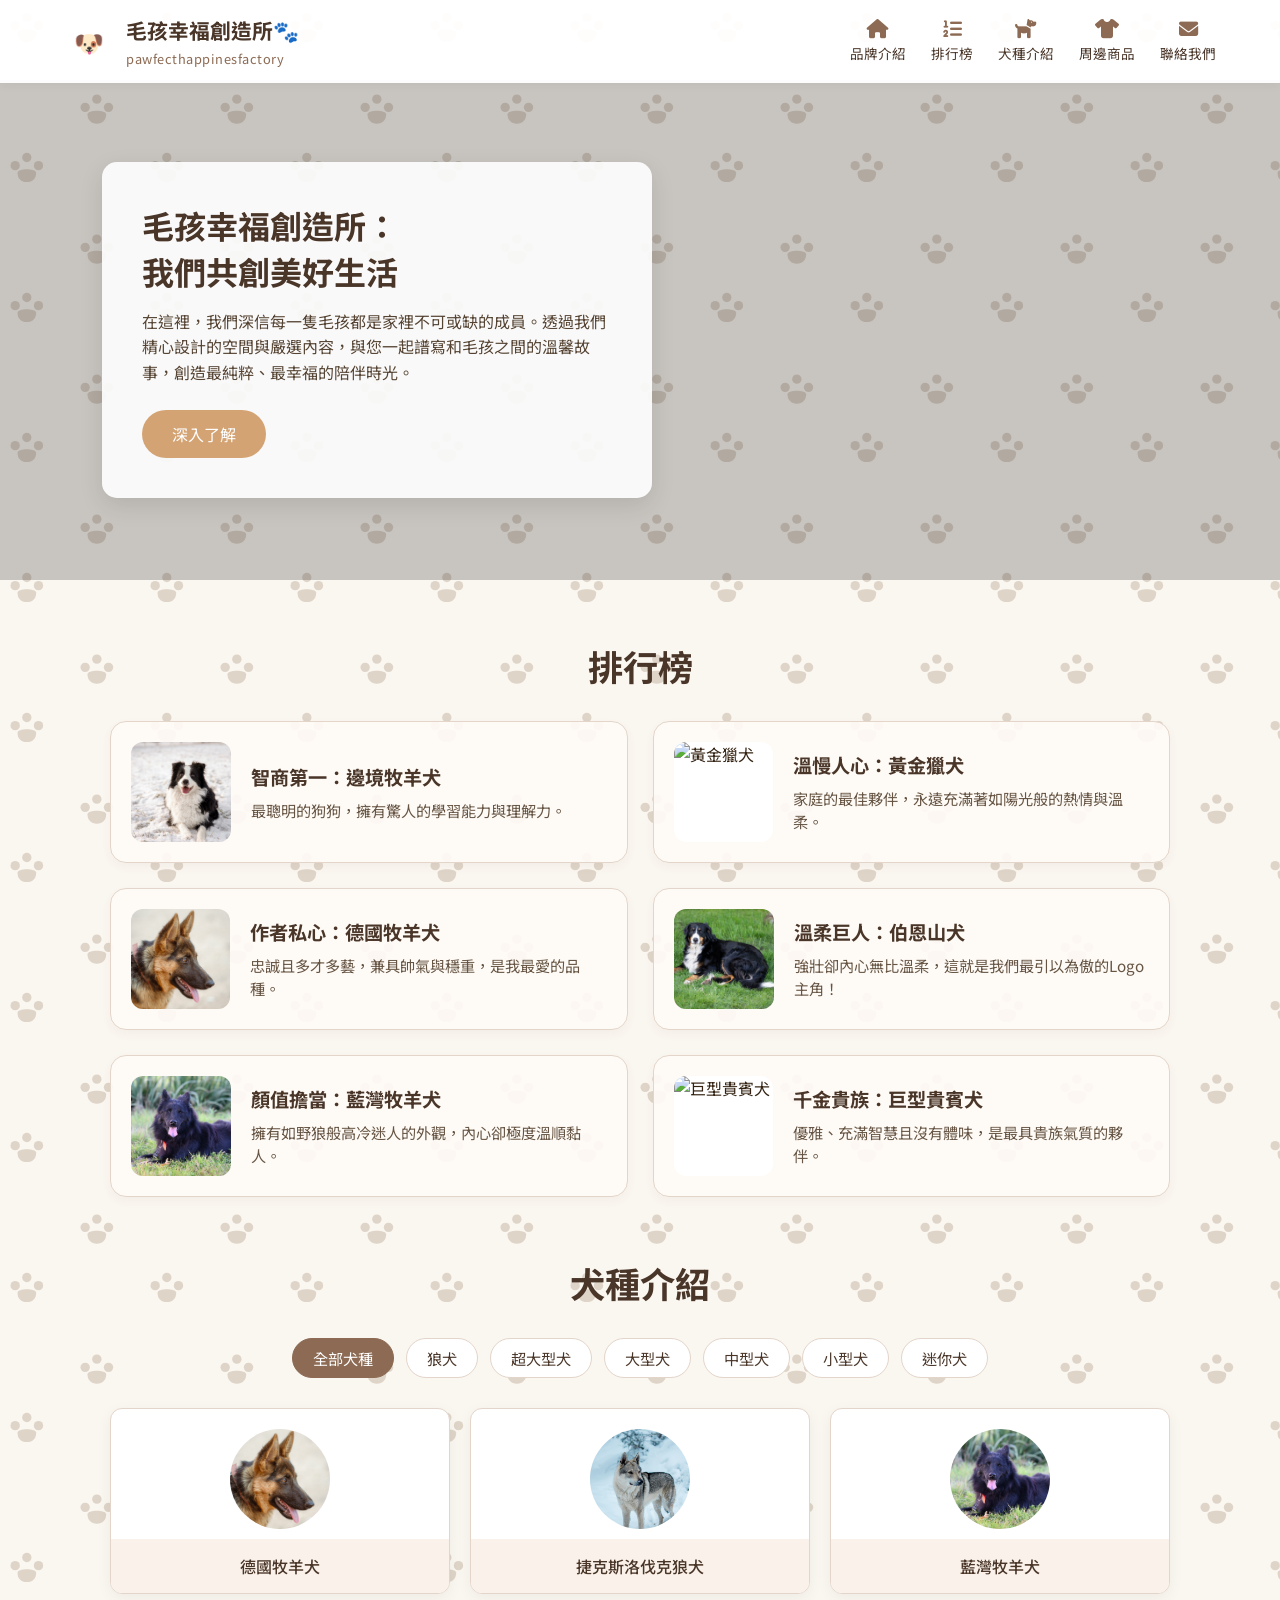
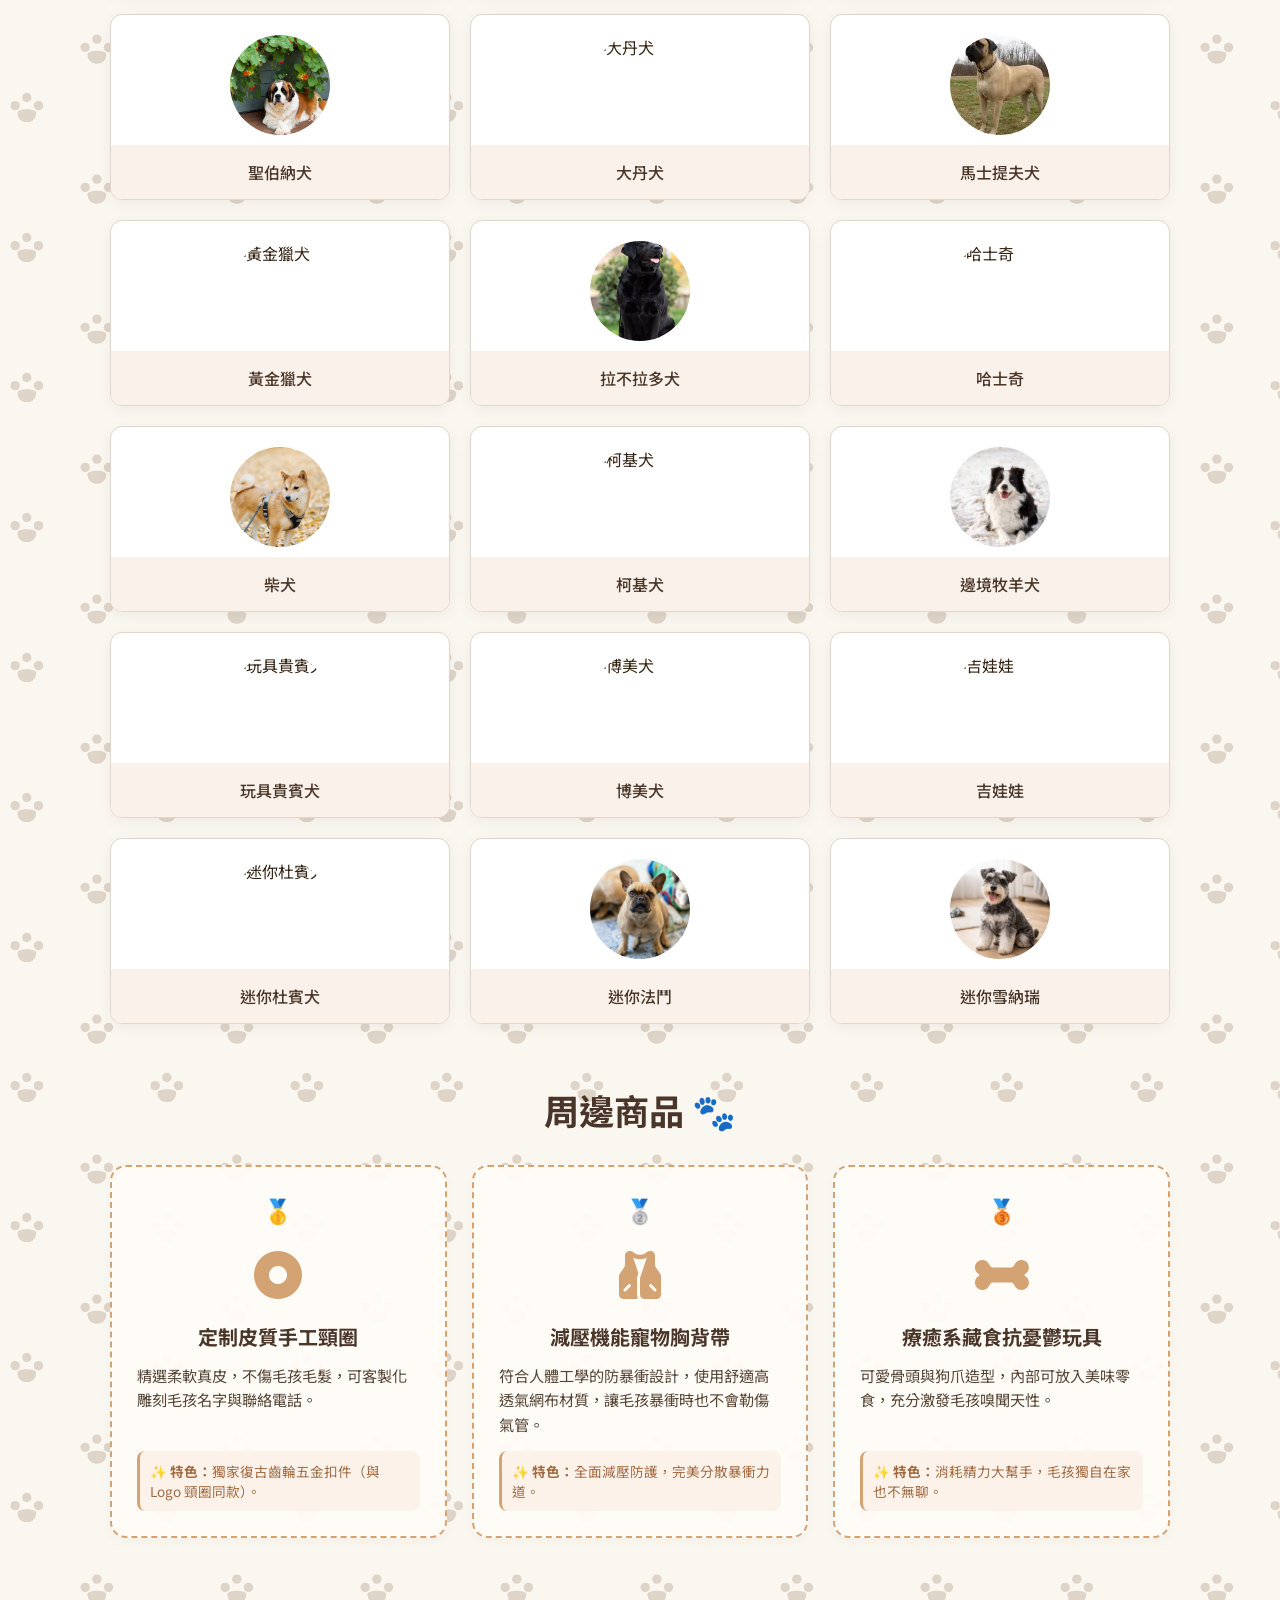
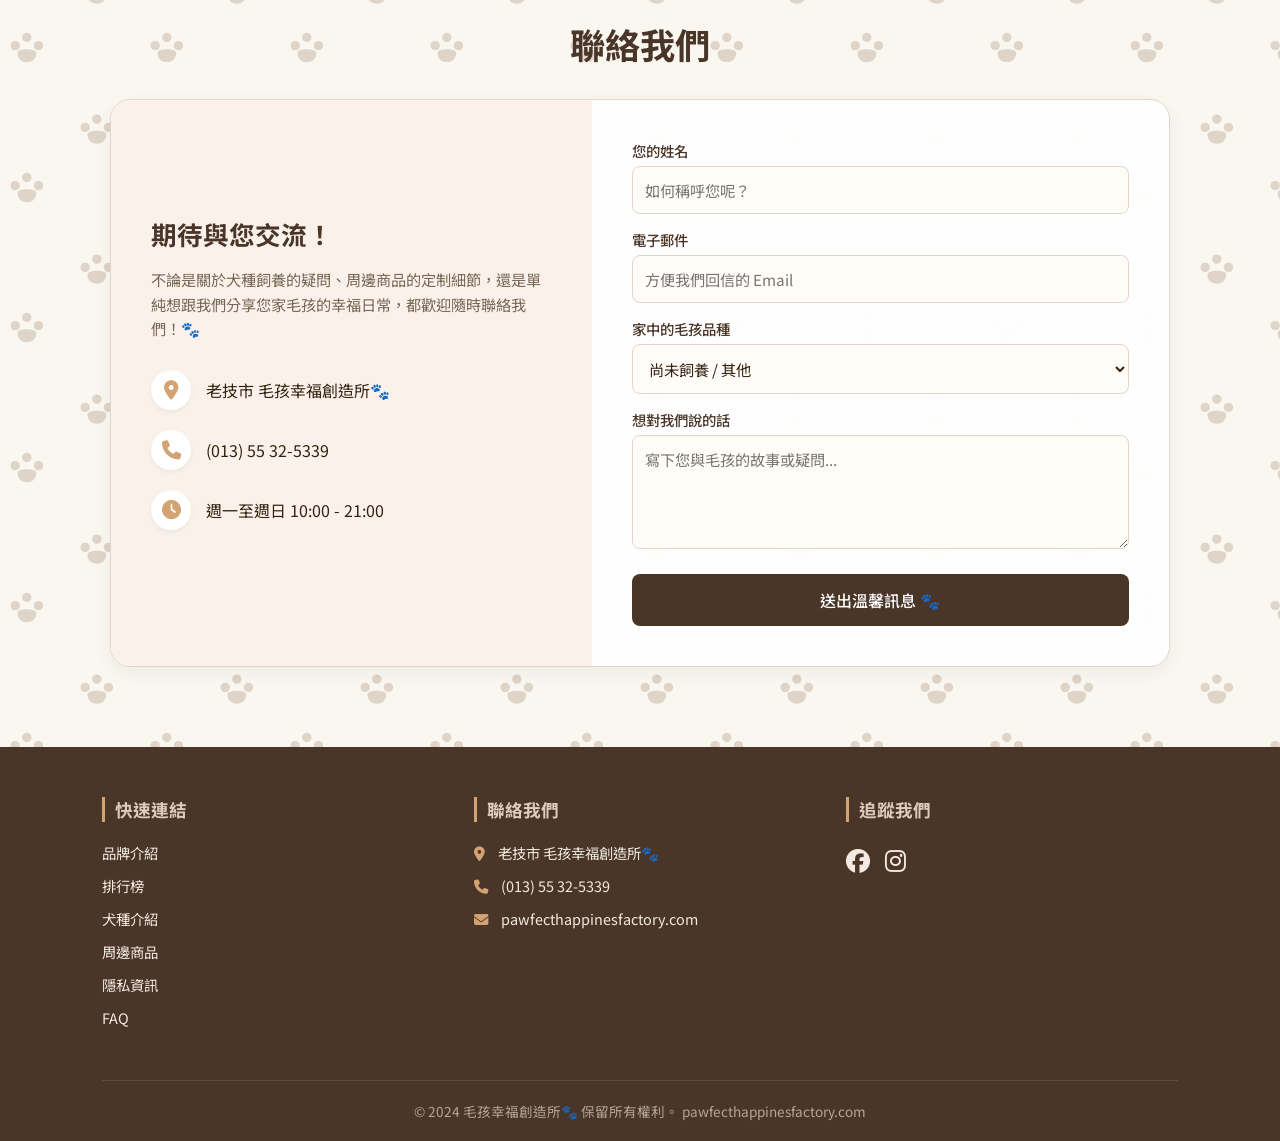
==== commit 43f535df: "fix: images" ====
--- a/index.html
+++ b/index.html
@@ -8,6 +8,12 @@
     <link rel="stylesheet" href="https://cdnjs.cloudflare.com/ajax/libs/font-awesome/6.4.0/css/all.min.css">
     <link rel="stylesheet" href="css/style.css">
     
+    <style>
+        /* 讓點擊導覽列錨點時擁有平滑滾動的視覺體驗 */
+        html {
+            scroll-behavior: smooth;
+        }
+    </style>
 </head>
 <body>
 
@@ -20,15 +26,15 @@
             </div>
         </div>
         <ul class="nav-menu">
-            <li class="nav-item"><i class="fa-solid fa-house"></i>品牌介紹</li>
-            <li class="nav-item"><i class="fa-solid fa-list-ol"></i>排行榜</li>
-            <li class="nav-item"><i class="fa-solid fa-dog"></i>犬種介紹</li>
-            <li class="nav-item"><i class="fa-solid fa-shirt"></i>周邊商品</li>
-            <li class="nav-item"><i class="fa-solid fa-envelope"></i>聯絡我們</li>
+            <a class="nav-item" href="#hero-section"><i class="fa-solid fa-house"></i>品牌介紹</a>
+            <a class="nav-item" href="#lab"><i class="fa-solid fa-list-ol"></i>排行榜</a>
+            <a class="nav-item" href="#breed-section"><i class="fa-solid fa-dog"></i>犬種介紹</a>
+            <a class="nav-item" href="#shop-section"><i class="fa-solid fa-shirt"></i>周邊商品</a>
+            <a class="nav-item" href="#contact-section"><i class="fa-solid fa-envelope"></i>聯絡我們</a>
         </ul>
     </nav>
 
-    <header class="hero-section">
+    <header class="hero-section" id="hero-section">
         <div class="hero-content">
             <h2>毛孩幸福創造所：<br>我們共創美好生活</h2>
             <p>在這裡，我們深信每一隻毛孩都是家裡不可或缺的成員。透過我們精心設計的空間與嚴選內容，與您一起譜寫和毛孩之間的溫馨故事，創造最純粹、最幸福的陪伴時光。</p>
@@ -36,45 +42,45 @@
         </div>
     </header>
 
-    <section class="section-title">排行榜</section>
+    <section class="section-title" id="lab">排行榜</section>
     <div class="rank-container">
         <div class="rank-card">
-            <img class="rank-img" src="https://images.unsplash.com/photo-1503256207526-0d5d80fa2f47?auto=format&fit=crop&q=80&w=200" alt="邊境牧羊犬">
+            <img class="rank-img" src="./img/邊境牧羊犬.jpg" alt="邊境牧羊犬">
             <div class="rank-info">
                 <h3>智商第一：邊境牧羊犬</h3>
                 <p>最聰明的狗狗，擁有驚人的學習能力與理解力。</p>
             </div>
         </div>
         <div class="rank-card">
-            <img class="rank-img" src="https://images.unsplash.com/photo-1589941013453-ec89f33b5e95?auto=format&fit=crop&q=80&w=200" alt="黃金獵犬">
-            <div class="rank-info">
-                <h3>溫暖人心：黃金獵犬</h3>
+            <img class="rank-img" src="./img/黃金獵犬.jpg" alt="黃金獵犬">
+            <div class="rank-info">
+                <h3>溫慢人心：黃金獵犬</h3>
                 <p>家庭的最佳夥伴，永遠充滿著如陽光般的熱情與溫柔。</p>
             </div>
         </div>
         <div class="rank-card">
-            <img class="rank-img" src="https://images.unsplash.com/photo-1552053831-71594a27632d?auto=format&fit=crop&q=80&w=200" alt="德國牧羊犬">
+            <img class="rank-img" src="./img/德國牧羊犬.jpg" alt="德國牧羊犬">
             <div class="rank-info">
                 <h3>作者私心：德國牧羊犬</h3>
                 <p>忠誠且多才多藝，兼具帥氣與穩重，是我最愛的品種。</p>
             </div>
         </div>
         <div class="rank-card">
-            <img class="rank-img" src="https://images.unsplash.com/photo-1583511655857-d19b40a7a54e?auto=format&fit=crop&q=80&w=200" alt="伯恩山犬">
+            <img class="rank-img" src="./img/伯恩山犬.jpg" alt="伯恩山犬">
             <div class="rank-info">
                 <h3>溫柔巨人：伯恩山犬</h3>
                 <p>強壯卻內心無比溫柔，這就是我們最引以為傲的Logo主角！</p>
             </div>
         </div>
         <div class="rank-card">
-            <img class="rank-img" src="https://images.unsplash.com/photo-1601758228041-f3b2795255f1?auto=format&fit=crop&q=80&w=200" alt="藍灣牧羊犬">
+            <img class="rank-img" src="./img/藍灣牧羊犬.jpg" alt="藍灣牧羊犬">
             <div class="rank-info">
                 <h3>顏值擔當：藍灣牧羊犬</h3>
                 <p>擁有如野狼般高冷迷人的外觀，內心卻極度溫順黏人。</p>
             </div>
         </div>
         <div class="rank-card">
-            <img class="rank-img" src="https://images.unsplash.com/photo-1596492784531-6e6eb5ea9993?auto=format&fit=crop&q=80&w=200" alt="巨型貴賓犬">
+            <img class="rank-img" src="./img/巨型貴賓犬.jpg" alt="巨型貴賓犬">
             <div class="rank-info">
                 <h3>千金貴族：巨型貴賓犬</h3>
                 <p>優雅、充滿智慧且沒有體味，是最具貴族氣質的夥伴。</p>
@@ -82,7 +88,7 @@
         </div>
     </div>
 
-    <section class="section-title">犬種介紹</section>
+    <section class="section-title" id="breed-section">犬種介紹</section>
     <div class="breed-section">
         <div class="breed-tabs">
             <button class="tab-btn active" onclick="filterBreed('all')">全部犬種</button>
@@ -95,87 +101,87 @@
         </div>
 
         <div class="breed-grid" id="breedGrid">
-            <div class="breed-card" data-type="wolf" onclick="openModal('德國牧羊犬', 'wolf', 'https://images.unsplash.com/photo-1552053831-71594a27632d?auto=format&fit=crop&q=80&w=200')">
-                <img class="breed-img" src="https://images.unsplash.com/photo-1552053831-71594a27632d?auto=format&fit=crop&q=80&w=200" alt="德國牧羊犬">
+            <div class="breed-card" data-type="wolf" onclick="openModal('德國牧羊犬', 'wolf', './img/德國牧羊犬.jpg')">
+                <img class="breed-img" src="./img/德國牧羊犬.jpg" alt="德國牧羊犬">
                 <div class="breed-name">德國牧羊犬</div>
             </div>
-            <div class="breed-card" data-type="wolf" onclick="openModal('捷克斯洛伐克狼犬', 'wolf', 'https://images.unsplash.com/photo-1591946614720-90a587da4a36?auto=format&fit=crop&q=80&w=200')">
-                <img class="breed-img" src="https://images.unsplash.com/photo-1591946614720-90a587da4a36?auto=format&fit=crop&q=80&w=200" alt="捷克斯洛伐克狼犬">
+            <div class="breed-card" data-type="wolf" onclick="openModal('捷克斯洛伐克狼犬', 'wolf', './img/捷克斯洛伐克狼犬.jpg')">
+                <img class="breed-img" src="./img/捷克斯洛伐克狼犬.jpg" alt="捷克斯洛伐克狼犬">
                 <div class="breed-name">捷克斯洛伐克狼犬</div>
             </div>
-            <div class="breed-card" data-type="wolf" onclick="openModal('藍灣牧羊犬', 'wolf', 'https://images.unsplash.com/photo-1601758228041-f3b2795255f1?auto=format&fit=crop&q=80&w=200')">
-                <img class="breed-img" src="https://images.unsplash.com/photo-1601758228041-f3b2795255f1?auto=format&fit=crop&q=80&w=200" alt="藍灣牧羊犬">
+            <div class="breed-card" data-type="wolf" onclick="openModal('藍灣牧羊犬', 'wolf', './img/藍灣牧羊犬.jpg')">
+                <img class="breed-img" src="./img/藍灣牧羊犬.jpg" alt="藍灣牧羊犬">
                 <div class="breed-name">藍灣牧羊犬</div>
             </div>
 
-            <div class="breed-card" data-type="super-large" onclick="openModal('聖伯納犬', 'super-large', 'https://images.unsplash.com/photo-1587559070757-f72a388edbba?auto=format&fit=crop&q=80&w=200')">
-                <img class="breed-img" src="https://images.unsplash.com/photo-1587559070777-f72a388edbba?auto=format&fit=crop&q=80&w=200" alt="聖伯納犬">
+            <div class="breed-card" data-type="super-large" onclick="openModal('聖伯納犬', 'super-large', './img/聖伯納犬.jpg')">
+                <img class="breed-img" src="./img/聖伯納犬.jpg" alt="聖伯納犬">
                 <div class="breed-name">聖伯納犬</div>
             </div>
-            <div class="breed-card" data-type="super-large" onclick="openModal('大丹犬', 'super-large', 'https://images.unsplash.com/photo-1534361960057-19889db9621e?auto=format&fit=crop&q=80&w=200')">
-                <img class="breed-img" src="https://images.unsplash.com/photo-1534361960057-19889db9621e?auto=format&fit=crop&q=80&w=200" alt="大丹犬">
+            <div class="breed-card" data-type="super-large" onclick="openModal('大丹犬', 'super-large', './img/大丹犬.jpg')">
+                <img class="breed-img" src="./img/大丹犬.jpg" alt="大丹犬">
                 <div class="breed-name">大丹犬</div>
             </div>
-            <div class="breed-card" data-type="super-large" onclick="openModal('馬士提夫犬', 'super-large', 'https://images.unsplash.com/photo-1597633425046-08f5110420b5?auto=format&fit=crop&q=80&w=200')">
-                <img class="breed-img" src="https://images.unsplash.com/photo-1597633425046-08f5110420b5?auto=format&fit=crop&q=80&w=200" alt="馬士提夫犬">
+            <div class="breed-card" data-type="super-large" onclick="openModal('馬士提夫犬', 'super-large', './img/馬士提夫犬.jpg')">
+                <img class="breed-img" src="./img/馬士提夫犬.jpg" alt="馬士提夫犬">
                 <div class="breed-name">馬士提夫犬</div>
             </div>
 
-            <div class="breed-card" data-type="large" onclick="openModal('黃金獵犬', 'large', 'https://images.unsplash.com/photo-1589941013453-ec89f33b5e95?auto=format&fit=crop&q=80&w=200')">
-                <img class="breed-img" src="https://images.unsplash.com/photo-1589941013453-ec89f33b5e95?auto=format&fit=crop&q=80&w=200" alt="黃金獵犬">
+            <div class="breed-card" data-type="large" onclick="openModal('黃金獵犬', 'large', './img/黃金獵犬.jpg')">
+                <img class="breed-img" src="./img/黃金獵犬.jpg" alt="黃金獵犬">
                 <div class="breed-name">黃金獵犬</div>
             </div>
-            <div class="breed-card" data-type="large" onclick="openModal('拉不拉多犬', 'large', 'https://images.unsplash.com/photo-1558788353-f76d92427f16?auto=format&fit=crop&q=80&w=200')">
-                <img class="breed-img" src="https://images.unsplash.com/photo-1558788353-f76d92427f16?auto=format&fit=crop&q=80&w=200" alt="拉不拉多犬">
+            <div class="breed-card" data-type="large" onclick="openModal('拉不拉多犬', 'large', './img/拉不拉多犬.jpg')">
+                <img class="breed-img" src="./img/拉不拉多犬.jpg" alt="拉不拉多犬">
                 <div class="breed-name">拉不拉多犬</div>
             </div>
-            <div class="breed-card" data-type="large" onclick="openModal('哈士奇', 'large', 'https://images.unsplash.com/photo-1531804055935-76f44d7c3621?auto=format&fit=crop&q=80&w=200')">
-                <img class="breed-img" src="https://images.unsplash.com/photo-1531804055935-76f44d7c3621?auto=format&fit=crop&q=80&w=200" alt="哈士奇">
+            <div class="breed-card" data-type="large" onclick="openModal('哈士奇', 'large', './img/哈士奇.jpg')">
+                <img class="breed-img" src="./img/哈士奇.jpg" alt="哈士奇">
                 <div class="breed-name">哈士奇</div>
             </div>
 
-            <div class="breed-card" data-type="medium" onclick="openModal('柴犬', 'medium', 'https://images.unsplash.com/photo-1583337130417-3346a1be7dee?auto=format&fit=crop&q=80&w=200')">
-                <img class="breed-img" src="https://images.unsplash.com/photo-1583337130417-3346a1be7dee?auto=format&fit=crop&q=80&w=200" alt="柴犬">
+            <div class="breed-card" data-type="medium" onclick="openModal('柴犬', 'medium', './img/柴犬.jpg')">
+                <img class="breed-img" src="./img/柴犬.jpg" alt="柴犬">
                 <div class="breed-name">柴犬</div>
             </div>
-            <div class="breed-card" data-type="medium" onclick="openModal('柯基犬', 'medium', 'https://images.unsplash.com/photo-1612536057832-2ff7eed58194?auto=format&fit=crop&q=80&w=200')">
-                <img class="breed-img" src="https://images.unsplash.com/photo-1612536057832-2ff7eed58194?auto=format&fit=crop&q=80&w=200" alt="柯基犬">
+            <div class="breed-card" data-type="medium" onclick="openModal('柯基犬', 'medium', './img/柯基犬.jpg')">
+                <img class="breed-img" src="./img/柯基犬.jpg" alt="柯基犬">
                 <div class="breed-name">柯基犬</div>
             </div>
-            <div class="breed-card" data-type="medium" onclick="openModal('邊境牧羊犬', 'medium', 'https://images.unsplash.com/photo-1503256207526-0d5d80fa2f47?auto=format&fit=crop&q=80&w=200')">
-                <img class="breed-img" src="https://images.unsplash.com/photo-1503256207526-0d5d80fa2f47?auto=format&fit=crop&q=80&w=200" alt="邊境牧羊犬">
+            <div class="breed-card" data-type="medium" onclick="openModal('邊境牧羊犬', 'medium', './img/邊境牧羊犬.jpg')">
+                <img class="breed-img" src="./img/邊境牧羊犬.jpg" alt="邊境牧羊犬">
                 <div class="breed-name">邊境牧羊犬</div>
             </div>
 
-            <div class="breed-card" data-type="small" onclick="openModal('玩具貴賓犬', 'small', 'https://images.unsplash.com/photo-1543466835-00a7907e9de1?auto=format&fit=crop&q=80&w=200')">
-                <img class="breed-img" src="https://images.unsplash.com/photo-1543466835-00a7907e9de1?auto=format&fit=crop&q=80&w=200" alt="玩具貴賓犬">
+            <div class="breed-card" data-type="small" onclick="openModal('玩具貴賓犬', 'small', './img/玩具貴賓犬.jpg')">
+                <img class="breed-img" src="./img/玩具貴賓犬.jpg" alt="玩具貴賓犬">
                 <div class="breed-name">玩具貴賓犬</div>
             </div>
-            <div class="breed-card" data-type="small" onclick="openModal('博美犬', 'small', 'https://images.unsplash.com/photo-1587300003388-59208cc962cb?auto=format&fit=crop&q=80&w=200')">
-                <img class="breed-img" src="https://images.unsplash.com/photo-1587300003388-59208cc962cb?auto=format&fit=crop&q=80&w=200" alt="博美犬">
+            <div class="breed-card" data-type="small" onclick="openModal('博美犬', 'small', './img/博美犬.jpg')">
+                <img class="breed-img" src="./img/博美犬.jpg" alt="博美犬">
                 <div class="breed-name">博美犬</div>
             </div>
-            <div class="breed-card" data-type="small" onclick="openModal('吉娃娃', 'small', 'https://images.unsplash.com/photo-1514984879728-be0aff75a6e8?auto=format&fit=crop&q=80&w=200')">
-                <img class="breed-img" src="https://images.unsplash.com/photo-1514984879728-be0aff75a6e8?auto=format&fit=crop&q=80&w=200" alt="吉娃娃">
+            <div class="breed-card" data-type="small" onclick="openModal('吉娃娃', 'small', './img/吉娃娃.jpg')">
+                <img class="breed-img" src="./img/吉娃娃.jpg" alt="吉娃娃">
                 <div class="breed-name">吉娃娃</div>
             </div>
 
-            <div class="breed-card" data-type="mini" onclick="openModal('迷你杜賓犬', 'mini', 'https://images.unsplash.com/photo-1518020382113-a7e8fc38eac9?auto=format&fit=crop&q=80&w=200')">
-                <img class="breed-img" src="https://images.unsplash.com/photo-1518020382113-a7e8fc38eac9?auto=format&fit=crop&q=80&w=200" alt="迷你杜賓犬">
+            <div class="breed-card" data-type="mini" onclick="openModal('迷你杜賓犬', 'mini', './img/迷你杜賓犬.jpg')">
+                <img class="breed-img" src="./img/迷你杜賓犬.jpg" alt="迷你杜賓犬">
                 <div class="breed-name">迷你杜賓犬</div>
             </div>
-            <div class="breed-card" data-type="mini" onclick="openModal('迷你法鬥', 'mini', 'https://images.unsplash.com/photo-1583511655826-05700d52f4d9?auto=format&fit=crop&q=80&w=200')">
-                <img class="breed-img" src="https://images.unsplash.com/photo-1583511655826-05700d52f4d9?auto=format&fit=crop&q=80&w=200" alt="迷你法鬥">
+            <div class="breed-card" data-type="mini" onclick="openModal('迷你法鬥', 'mini', './img/迷你法鬥.jpg')">
+                <img class="breed-img" src="./img/迷你法鬥.jpg" alt="迷你法鬥">
                 <div class="breed-name">迷你法鬥</div>
             </div>
-            <div class="breed-card" data-type="mini" onclick="openModal('迷你雪納瑞', 'mini', 'https://images.unsplash.com/photo-1553736026-ff14d158d222?auto=format&fit=crop&q=80&w=200')">
-                <img class="breed-img" src="https://images.unsplash.com/photo-1553736026-ff14d158d222?auto=format&fit=crop&q=80&w=200" alt="迷你雪納瑞">
+            <div class="breed-card" data-type="mini" onclick="openModal('迷你雪納瑞', 'mini', './img/迷你雪納瑞.png')">
+                <img class="breed-img" src="./img/迷你雪納瑞.png" alt="迷你雪納瑞">
                 <div class="breed-name">迷你雪納瑞</div>
             </div>
         </div>
     </div>
 
-    <section class="section-title">周邊商品 🐾</section>
+    <section class="section-title" id="shop-section">周邊商品 🐾</section>
     <div class="shop-section">
         <div class="shop-grid">
             <div class="shop-card">
@@ -212,6 +218,47 @@
                 <div class="shop-feature">
                     <strong>✨ 特色：</strong>消耗精力大幫手，毛孩獨自在家也不無聊。
                 </div>
+            </div>
+        </div>
+    </div>
+
+    <section class="section-title" id="contact-section">聯絡我們</section>
+    <div class="contact-section">
+        <div class="contact-box">
+            <div class="contact-left">
+                <h3>期待與您交流！</h3>
+                <p>不論是關於犬種飼養的疑問、周邊商品的定制細節，還是單純想跟我們分享您家毛孩的幸福日常，都歡迎隨時聯絡我們！🐾</p>
+                <ul class="contact-details">
+                    <li><i class="fa-solid fa-location-dot"></i>老技市 毛孩幸福創造所🐾</li>
+                    <li><i class="fa-solid fa-phone"></i>(013) 55 32-5339</li>
+                    <li><i class="fa-solid fa-clock"></i>週一至週日 10:00 - 21:00</li>
+                </ul>
+            </div>
+            <div class="contact-right">
+                <form class="contact-form" onsubmit="event.preventDefault(); alert('感謝您的留言！我們會盡快讓汪星人信使回覆您🐾');">
+                    <div class="form-group">
+                        <label for="userName">您的姓名</label>
+                        <input type="text" id="userName" placeholder="如何稱呼您呢？" required>
+                    </div>
+                    <div class="form-group">
+                        <label for="userEmail">電子郵件</label>
+                        <input type="email" id="userEmail" placeholder="方便我們回信的 Email" required>
+                    </div>
+                    <div class="form-group">
+                        <label for="petType">家中的毛孩品種</label>
+                        <select id="petType">
+                            <option value="none">尚未飼養 / 其他</option>
+                            <option value="shepherd">牧羊犬 / 狼犬系</option>
+                            <option value="retriever">獵犬 / 大型犬系</option>
+                            <option value="small">小型犬 / 迷你犬系</option>
+                        </select>
+                    </div>
+                    <div class="form-group">
+                        <label for="userMessage">想對我們說的話</label>
+                        <textarea id="userMessage" rows="4" placeholder="寫下您與毛孩的故事或疑問..." required></textarea>
+                    </div>
+                    <button type="submit" class="btn-submit">送出溫馨訊息 🐾</button>
+                </form>
             </div>
         </div>
     </div>
--- a/css/style.css
+++ b/css/style.css
@@ -13,13 +13,14 @@
     margin: 0;
     padding: 0;
     font-family: 'Noto Sans TC', sans-serif;
+    scroll-behavior: smooth;
 }
 
 body {
     color: var(--text-main);
     /* 優化：調深狗爪與骨頭的顏色與透明度，讓背景圖案更加明顯 */
     background-color: var(--bg-cream);
-    background-image: url("data:image/svg+xml,%3Csvg xmlns='http://www.w3.org/2000/svg' width='140' height='140' viewBox='0 0 120 120'%3E%3Cpath d='M20 15c-1.5 0-3 1.5-3 3s1.5 3 3 3 3-1.5 3-3-1.5-3-3-1.5zm8 3c-1.5 0-3 1.5-3 3s1.5 3 3 3 3-1.5 3-3-1.5-3-3-3zm-13 7c-2 0-3.5 1.5-3.5 3.5S13.5 32 15.5 32s3.5-1.5 3.5-3.5-1.5-3.5-3.5-3.5zm10 0c-2 0-3.5 1.5-3.5 3.5S23.5 32 25.5 32s3.5-1.5 3.5-3.5-1.5-3.5-3.5-3.5zm-5 8c-3 0-5.5 2.5-5.5 5.5s2.5 5.5 5.5 5.5 5.5-2.5 5.5-5.5-2.5-5.5-5.5-5.5z' fill='%23d0c2b2' fill-opacity='0.65'/%3E%3Cpath d='M80 85c1.5 0 3 1.5 3 3s-1.5 3-3 3-3-1.5-3-3 1.5-3 3-3zm-8 3c1.5 0 3 1.5 3 3s-1.5 3-3 3-3-1.5-3-3 1.5-3 3-3zm13 7c2 0 3.5 1.5 3.5 3.5S86.5 102 84.5 102s-3.5-1.5-3.5-3.5 1.5-3.5 3.5-3.5zm-10 0c2 0 3.5 1.5 3.5 3.5S76.5 102 74.5 102s-3.5-1.5-3.5-3.5 1.5-3.5 3.5-3.5zm5 8c3 0 5.5 2.5 5.5 5.5s-2.5 5.5-5.5 5.5-5.5-2.5-5.5-5.5 2.5-5.5 5.5-5.5z' fill='%23d0c2b2' fill-opacity='0.65'/%3E%3Cpath d='M90 20h10v5H90zm0 5h5v5h-5z' fill='%23d0c2b2' fill-opacity='0.5'/%3E%3C/svg%3E");
+    background-image: url("data:image/svg+xml,%3Csvg xmlns='http://www.w3.org/2000/svg' width='140' height='140' viewBox='0 0 120 120'%3E%3Cg fill='%23d0c2b2' fill-opacity='0.65'%3E%3C!-- 左上角的三趾貓爪 --%3E%3Ccircle cx='13' cy='22' r='4'/%3E%3Ccircle cx='23' cy='15' r='4'/%3E%3Ccircle cx='33' cy='22' r='4'/%3E%3Cpath d='M15 28c0-4 16-4 16 0 0 5-3 8-8 8s-8-3-8-8z'/%3E%3C!-- 右下角的三趾貓爪 --%3E%3Ccircle cx='73' cy='92' r='4'/%3E%3Ccircle cx='83' cy='85' r='4'/%3E%3Ccircle cx='93' cy='92' r='4'/%3E%3Cpath d='M75 98c0-4 16-4 16 0 0 5-3 8-8 8s-8-3-8-8z'/%3E%3C/g%3E%3C/svg%3E");
     background-repeat: repeat;
 }
 
@@ -51,14 +52,18 @@
 .logo-img {
     width: 50px;
     height: 50px;
-    border-radius: 50%;
-    border: 2px solid var(--primary-light);
+
     background: #fff;
     display: flex;
     align-items: center;
     justify-content: center;
     font-size: 24px;
     color: var(--primary-dark);
+}
+
+.logo-img img{
+    width: 60px;
+    height: 60px;
 }
 
 .logo-text h1 {
@@ -71,6 +76,7 @@
     font-size: 0.8rem;
     color: var(--primary-light);
     letter-spacing: 0.5px;
+    padding-top: 0.3em;
 }
 
 .nav-menu {
@@ -302,6 +308,10 @@
     margin-bottom: 15px;
 }
 
+.shop-icon > img{
+    border-radius: 50%;
+}
+
 .shop-card h3 {
     font-size: 1.25rem;
     color: var(--primary-dark);
@@ -326,6 +336,132 @@
     text-align: left;
     border-left: 3px solid #d4a373;
 }
+
+/* --- 新增：7. 聯絡我們區塊 (Contact Us Section) --- */
+.contact-section {
+    max-width: 1100px;
+    margin: 0 auto 80px;
+    padding: 0 20px;
+}
+
+.contact-box {
+    background: rgba(255, 255, 255, 0.95);
+    border: 1px solid var(--card-border);
+    border-radius: 20px;
+    box-shadow: 0 6px 20px rgba(0, 0, 0, 0.05);
+    display: grid;
+    grid-template-columns: 1fr 1.2fr;
+    overflow: hidden;
+}
+
+/* 左側欄位：聯絡資訊 */
+.contact-left {
+    background-color: #faf2ea;
+    padding: 40px;
+    display: flex;
+    flex-direction: column;
+    justify-content: center;
+}
+
+.contact-left h3 {
+    font-size: 1.6rem;
+    color: var(--primary-dark);
+    margin-bottom: 15px;
+}
+
+.contact-left p {
+    color: #776655;
+    font-size: 0.95rem;
+    line-height: 1.6;
+    margin-bottom: 30px;
+}
+
+.contact-details {
+    list-style: none;
+}
+
+.contact-details li {
+    display: flex;
+    align-items: center;
+    gap: 15px;
+    margin-bottom: 20px;
+    font-size: 1rem;
+    color: var(--text-main);
+}
+
+.contact-details li i {
+    font-size: 1.2rem;
+    color: #d4a373;
+    background: #fff;
+    width: 40px;
+    height: 40px;
+    display: flex;
+    align-items: center;
+    justify-content: center;
+    border-radius: 50%;
+    box-shadow: 0 2px 5px rgba(0, 0, 0, 0.05);
+}
+
+/* 右側欄位：聯絡表單 */
+.contact-right {
+    padding: 40px;
+}
+
+.contact-form {
+    display: flex;
+    flex-direction: column;
+    gap: 15px;
+}
+
+.form-group {
+    display: flex;
+    flex-direction: column;
+    gap: 5px;
+}
+
+.form-group label {
+    font-size: 0.9rem;
+    font-weight: 500;
+    color: var(--primary-dark);
+}
+
+.form-group input,
+.form-group select,
+.form-group textarea {
+    padding: 12px;
+    border: 1.5px solid var(--card-border);
+    border-radius: 8px;
+    font-size: 0.95rem;
+    color: var(--text-main);
+    outline: none;
+    background-color: #fffbf7;
+    transition: border-color 0.3s;
+}
+
+.form-group input:focus,
+.form-group select:focus,
+.form-group textarea:focus {
+    border-color: #d4a373;
+}
+
+.btn-submit {
+    background-color: var(--primary-dark);
+    color: #fff;
+    border: none;
+    padding: 14px;
+    border-radius: 8px;
+    font-size: 1rem;
+    font-weight: 500;
+    cursor: pointer;
+    transition: background 0.3s;
+    margin-top: 10px;
+}
+
+.btn-submit:hover {
+    background-color: var(--primary-light);
+}
+
+
 
 /* --- 6. Footer 聯絡我們與尾頁 --- */
 footer {
@@ -453,6 +589,15 @@
 
 /* RWD 響應式優化 */
 /* RWD 響應式優化 */
+
+@media (max-width: 576px) {
+    .contact-box {
+        display: flex;
+        flex-direction: column;
+    }
+}
+
+
 @media (max-width: 992px) {
 
     .breed-grid,
@@ -484,5 +629,6 @@
 @media(min-width: 1200px) {
     .nav-item {
         font-size: .85rem;
+
     }
 }
